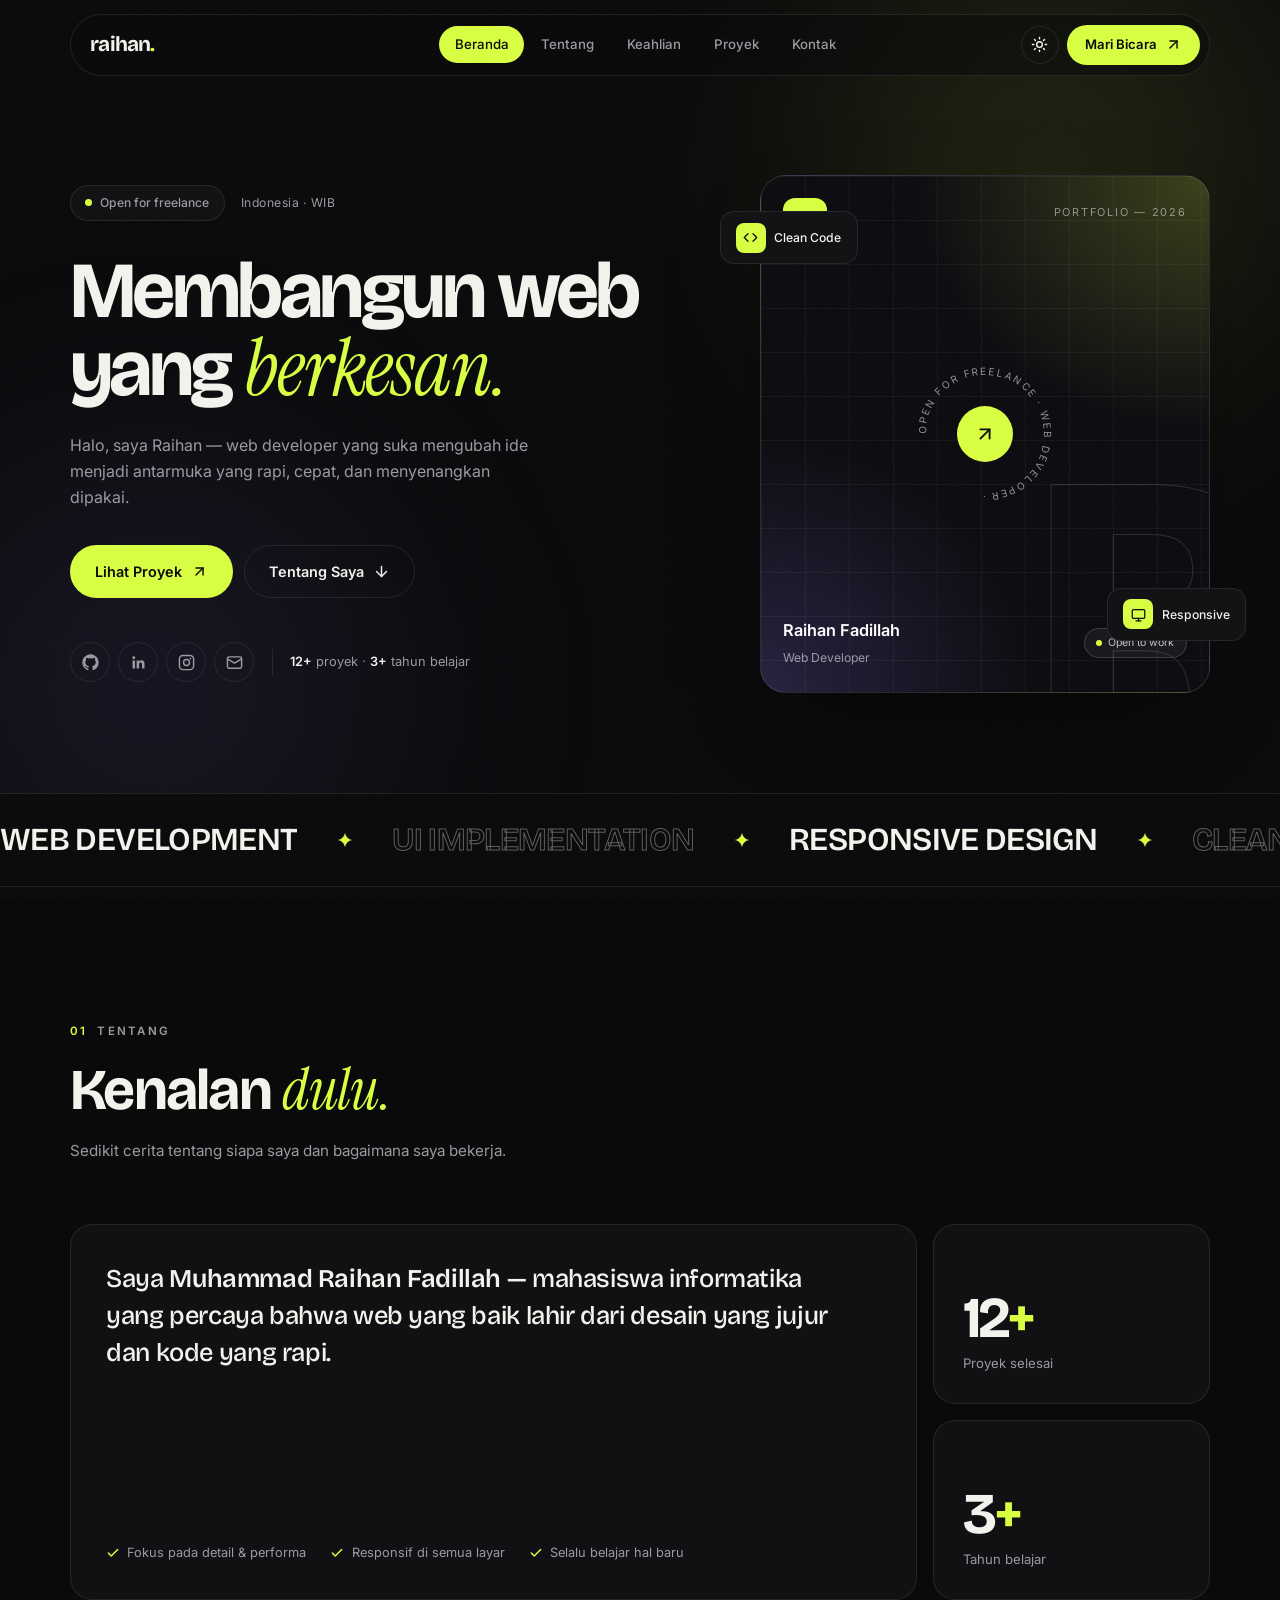
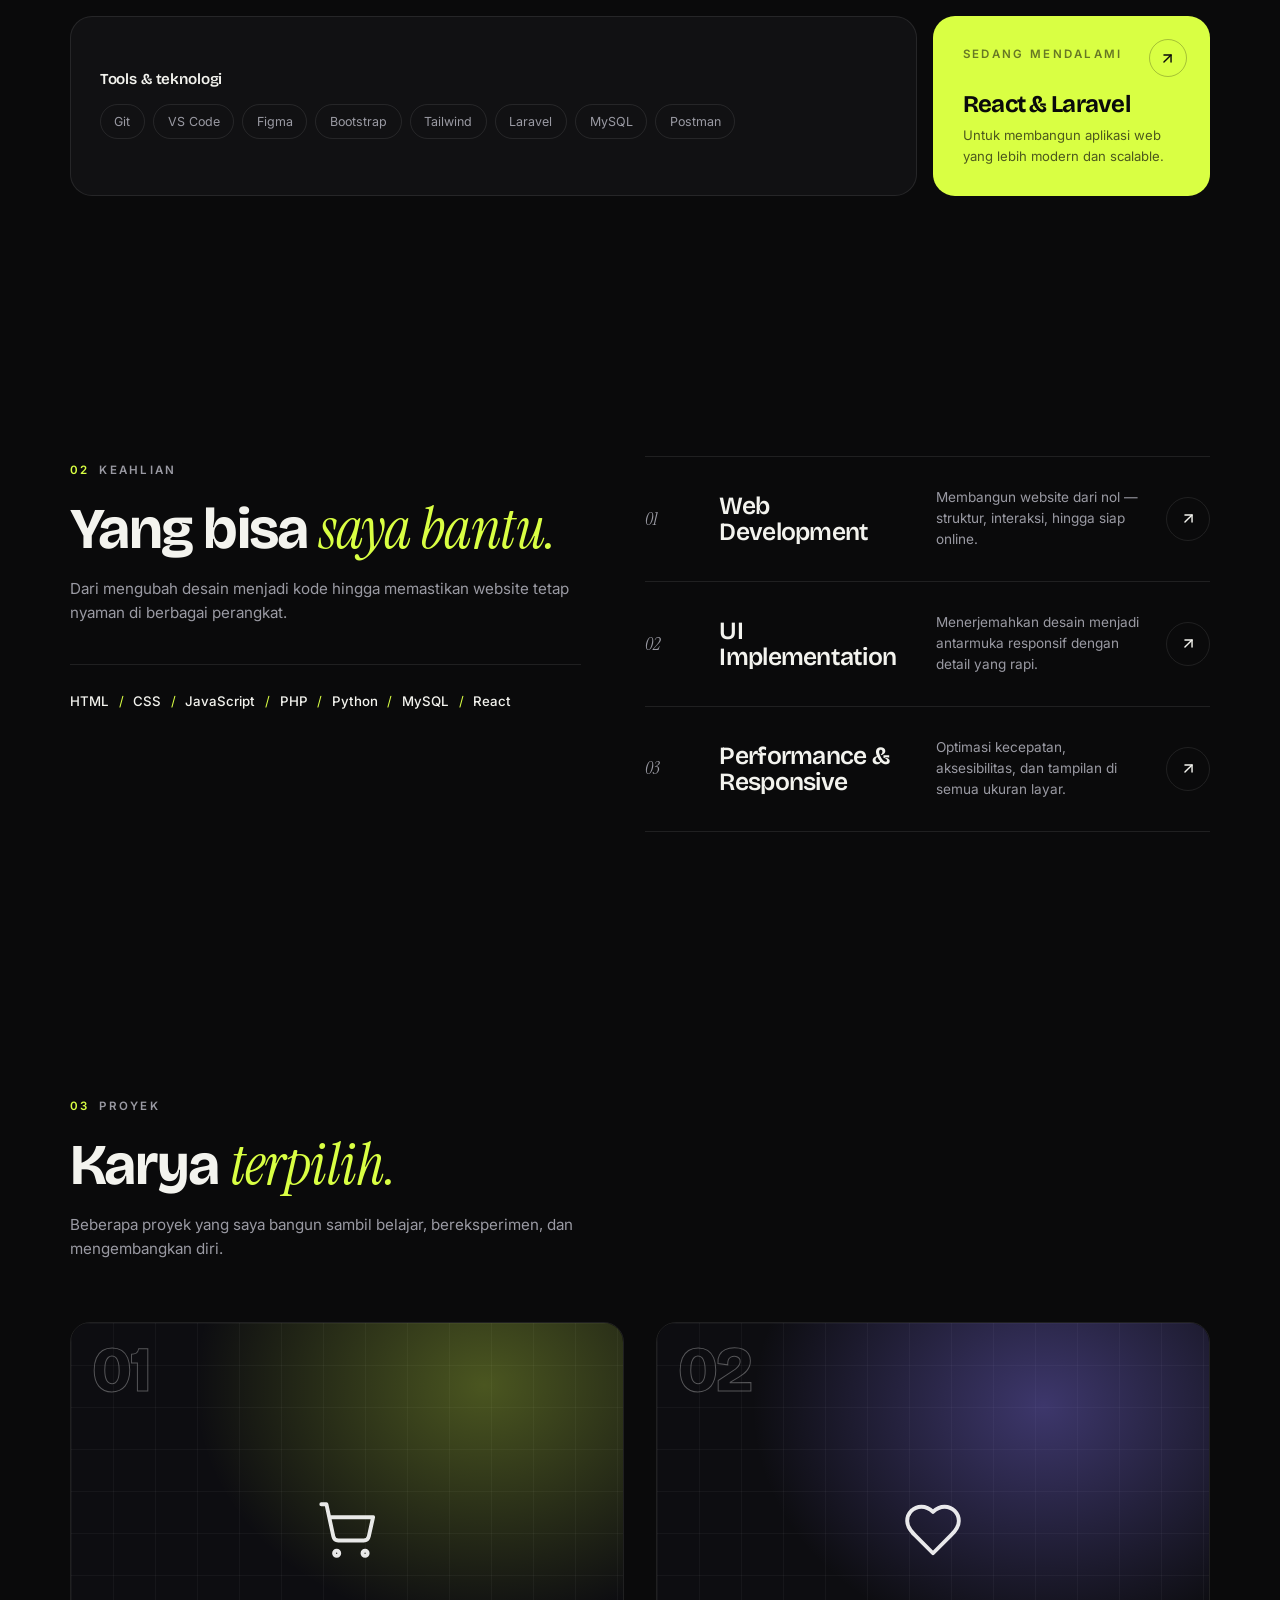
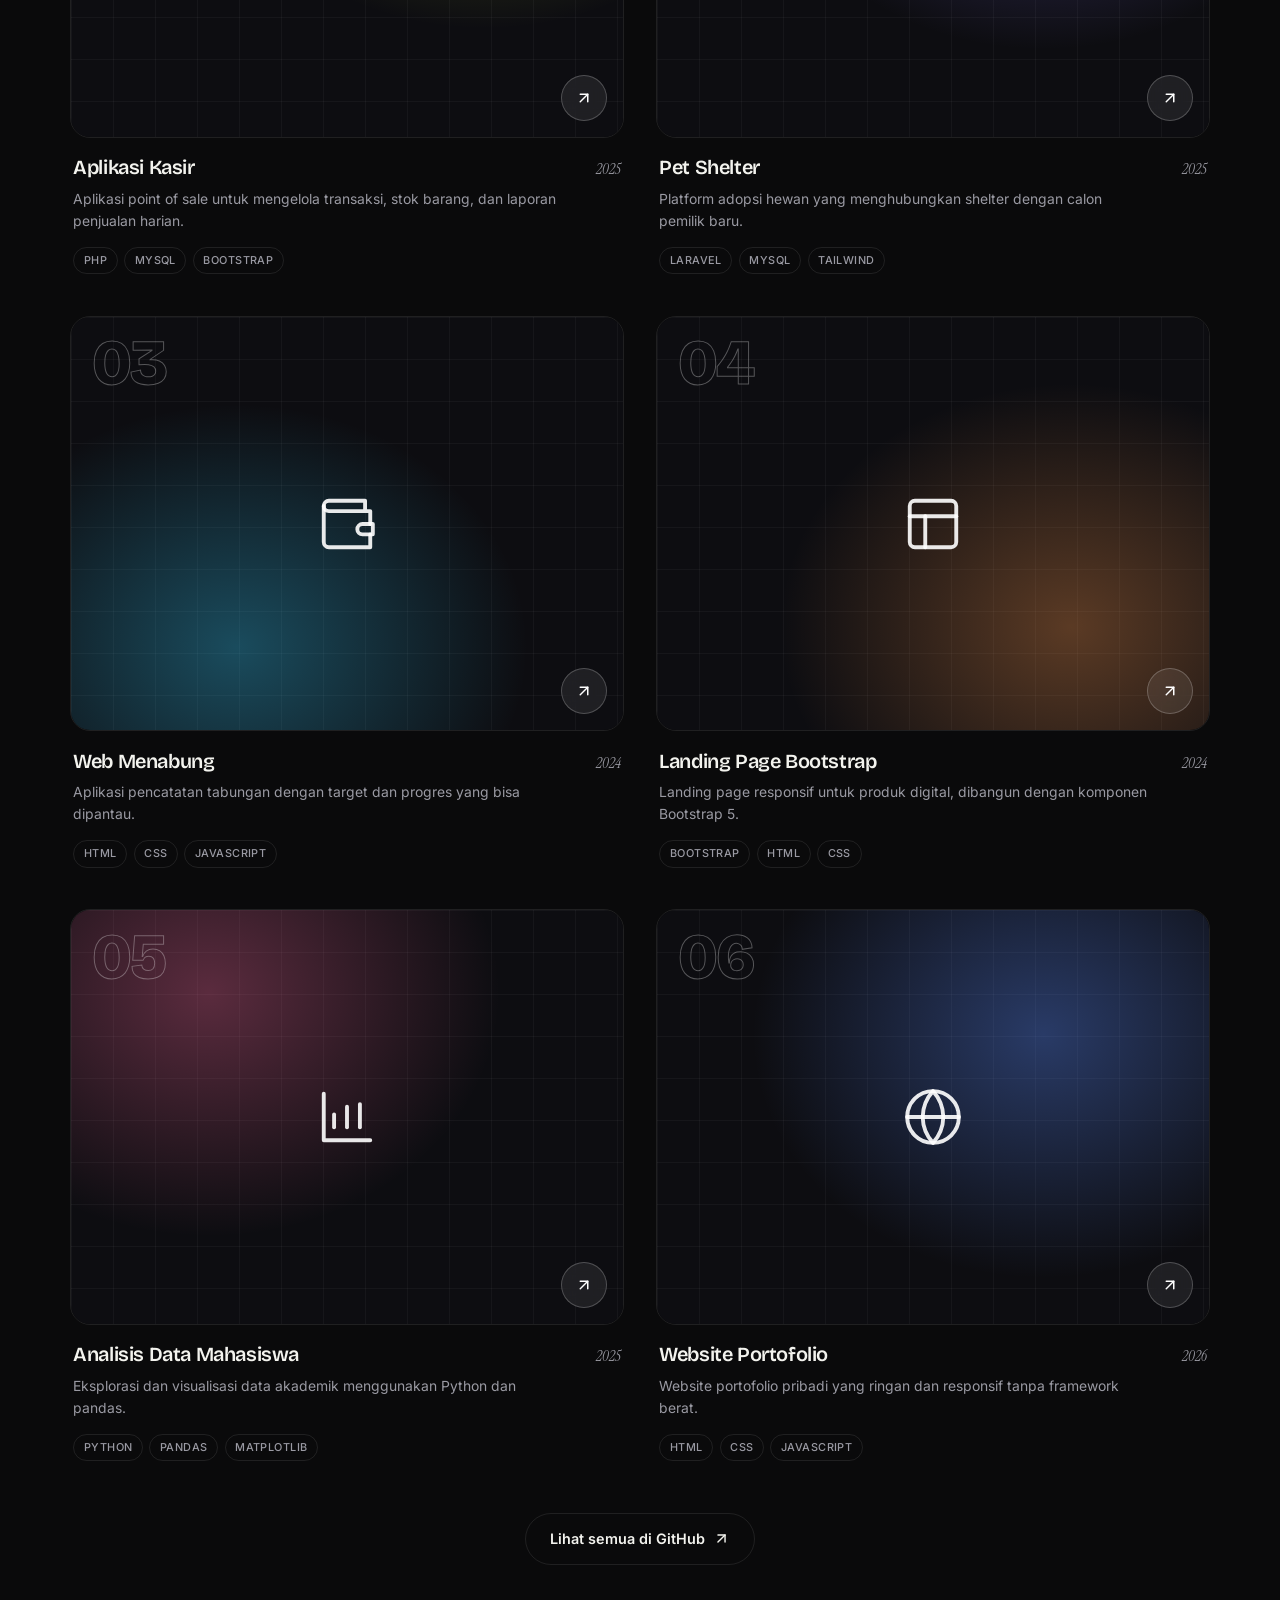
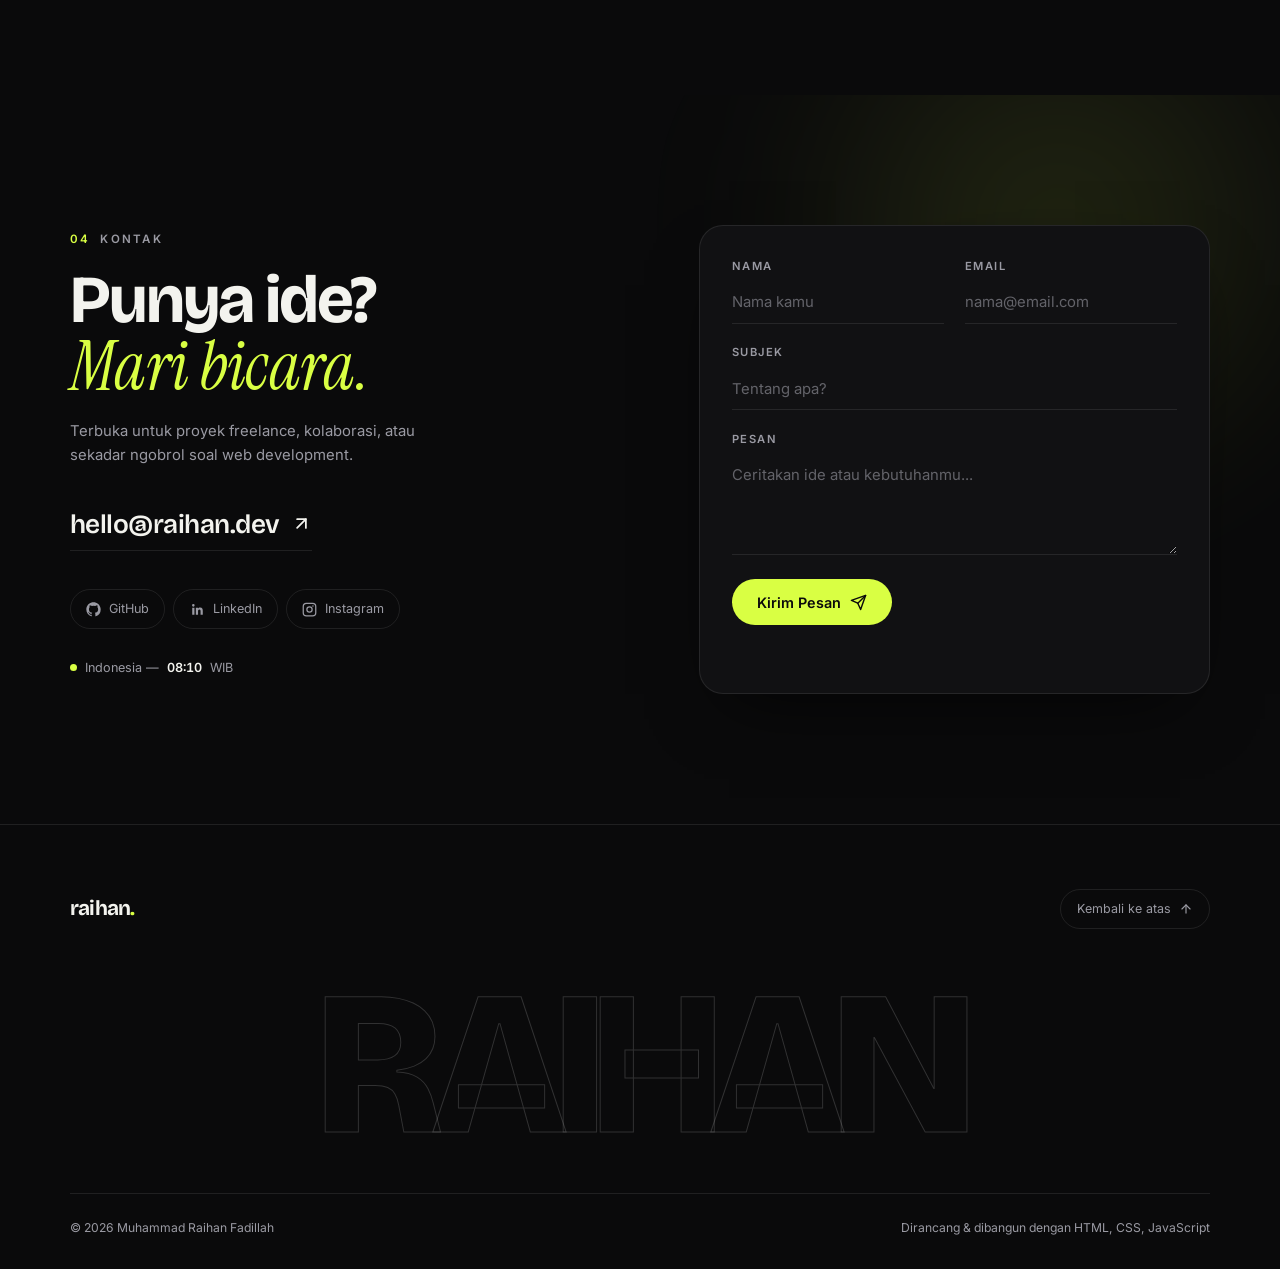
==== index.html @ ce68aeac "Initial commit: portfolio landing page" ====
<!DOCTYPE html>
<html lang="id" data-theme="dark">
<head>
  <meta charset="UTF-8">
  <meta name="viewport" content="width=device-width, initial-scale=1.0">
  <title>Muhammad Raihan Fadillah — Web Developer</title>
  <meta name="description" content="Portofolio Muhammad Raihan Fadillah, mahasiswa informatika dan web developer. Merancang dan membangun website yang rapi, cepat, dan berkesan.">
  <meta name="theme-color" content="#0a0a0b">
  <link rel="icon" href="data:image/svg+xml,%3Csvg xmlns='http://www.w3.org/2000/svg' viewBox='0 0 100 100'%3E%3Crect width='100' height='100' rx='24' fill='%230a0a0b'/%3E%3Ctext x='50' y='72' font-size='58' font-family='Arial, sans-serif' font-weight='bold' fill='%23d9ff43' text-anchor='middle'%3ER%3C/text%3E%3C/svg%3E">
  <link rel="preconnect" href="https://fonts.googleapis.com">
  <link rel="preconnect" href="https://fonts.gstatic.com" crossorigin>
  <link href="https://fonts.googleapis.com/css2?family=Bricolage+Grotesque:opsz,wght@12..96,400..800&family=Inter:wght@400;500;600&family=Instrument+Serif:ital@0;1&display=swap" rel="stylesheet">
  <script>
    (function () {
      try {
        var t = localStorage.getItem('theme');
        if (t) document.documentElement.dataset.theme = t;
      } catch (e) {}
    })();
  </script>
  <link rel="stylesheet" href="css/style.css">
</head>
<body>

  <div class="scroll-progress" id="scroll-progress" aria-hidden="true"></div>
  <div class="cursor-dot" aria-hidden="true"></div>
  <div class="cursor-ring" aria-hidden="true"></div>

  <header class="site-header" id="site-header">
    <div class="nav-wrap container">
      <a href="#home" class="brand">raihan<span>.</span></a>

      <nav class="nav-pill" aria-label="Navigasi utama">
        <a href="#home" class="nav-link active">Beranda</a>
        <a href="#about" class="nav-link">Tentang</a>
        <a href="#skills" class="nav-link">Keahlian</a>
        <a href="#projects" class="nav-link">Proyek</a>
        <a href="#contact" class="nav-link">Kontak</a>
      </nav>

      <div class="nav-right">
        <button class="icon-btn theme-toggle" type="button" aria-label="Ganti tema">
          <svg class="icon-sun" viewBox="0 0 24 24" fill="none" stroke="currentColor" stroke-width="2" stroke-linecap="round" stroke-linejoin="round" aria-hidden="true">
            <circle cx="12" cy="12" r="4"/>
            <path d="M12 2v2M12 20v2M4.93 4.93l1.41 1.41M17.66 17.66l1.41 1.41M2 12h2M20 12h2M6.34 17.66l-1.41 1.41M19.07 4.93l-1.41 1.41"/>
          </svg>
          <svg class="icon-moon" viewBox="0 0 24 24" fill="none" stroke="currentColor" stroke-width="2" stroke-linecap="round" stroke-linejoin="round" aria-hidden="true">
            <path d="M21 12.79A9 9 0 1 1 11.21 3 7 7 0 0 0 21 12.79z"/>
          </svg>
        </button>
        <a href="#contact" class="btn btn-primary btn-sm nav-cta">
          Mari Bicara
          <svg viewBox="0 0 24 24" fill="none" stroke="currentColor" stroke-width="2" stroke-linecap="round" stroke-linejoin="round" aria-hidden="true"><path d="M7 17 17 7"/><path d="M7 7h10v10"/></svg>
        </a>
        <button class="menu-btn" id="menu-btn" type="button" aria-label="Buka menu" aria-expanded="false" aria-controls="mobile-menu">
          <span></span><span></span>
        </button>
      </div>
    </div>
  </header>

  <div class="mobile-menu" id="mobile-menu">
    <nav class="mobile-nav" aria-label="Menu mobile">
      <a href="#home" class="m-link"><span>Beranda</span><span class="m-num">01</span></a>
      <a href="#about" class="m-link"><span>Tentang</span><span class="m-num">02</span></a>
      <a href="#skills" class="m-link"><span>Keahlian</span><span class="m-num">03</span></a>
      <a href="#projects" class="m-link"><span>Proyek</span><span class="m-num">04</span></a>
      <a href="#contact" class="m-link"><span>Kontak</span><span class="m-num">05</span></a>
    </nav>
    <div class="mobile-menu-foot">
      <a href="mailto:hello@raihan.dev">hello@raihan.dev</a>
      <div class="socials">
        <a href="https://github.com/MRaihanFadillah-CPP" class="social-link" aria-label="GitHub" target="_blank" rel="noopener">
          <svg viewBox="0 0 24 24" fill="currentColor" aria-hidden="true"><path d="M12 .5C5.65.5.5 5.65.5 12c0 5.08 3.29 9.39 7.86 10.91.58.11.79-.25.79-.55v-1.94c-3.2.7-3.88-1.54-3.88-1.54-.52-1.33-1.28-1.68-1.28-1.68-1.05-.72.08-.7.08-.7 1.16.08 1.77 1.19 1.77 1.19 1.03 1.77 2.7 1.26 3.36.96.1-.75.4-1.26.73-1.55-2.55-.29-5.24-1.28-5.24-5.69 0-1.26.45-2.29 1.19-3.1-.12-.29-.52-1.46.11-3.05 0 0 .97-.31 3.18 1.18a11.1 11.1 0 0 1 5.79 0c2.2-1.49 3.17-1.18 3.17-1.18.63 1.59.23 2.76.11 3.05.74.81 1.19 1.84 1.19 3.1 0 4.42-2.69 5.39-5.25 5.68.41.35.78 1.05.78 2.12v3.14c0 .3.21.66.8.55A11.51 11.51 0 0 0 23.5 12C23.5 5.65 18.35.5 12 .5z"/></svg>
        </a>
        <a href="https://linkedin.com" class="social-link" aria-label="LinkedIn" target="_blank" rel="noopener">
          <svg viewBox="0 0 24 24" fill="currentColor" aria-hidden="true"><path d="M20.45 20.45h-3.55v-5.57c0-1.33-.03-3.04-1.85-3.04-1.86 0-2.14 1.45-2.14 2.94v5.67H9.35V9h3.41v1.56h.05c.47-.9 1.63-1.85 3.36-1.85 3.6 0 4.27 2.37 4.27 5.46v6.28zM5.34 7.43a2.06 2.06 0 1 1 0-4.12 2.06 2.06 0 0 1 0 4.12zM7.12 20.45H3.56V9h3.56v11.45z"/></svg>
        </a>
        <a href="https://instagram.com" class="social-link" aria-label="Instagram" target="_blank" rel="noopener">
          <svg viewBox="0 0 24 24" fill="none" stroke="currentColor" stroke-width="2" aria-hidden="true"><rect x="2" y="2" width="20" height="20" rx="5"/><circle cx="12" cy="12" r="4.2"/><circle cx="17.5" cy="6.5" r="1.2" fill="currentColor" stroke="none"/></svg>
        </a>
      </div>
    </div>
  </div>

  <main>

    <section class="hero" id="home">
      <div class="aurora" aria-hidden="true"></div>

      <div class="container hero-grid">
        <div class="hero-copy">
          <div class="hero-top reveal">
            <span class="status-pill"><span class="status-dot"></span> Open for freelance</span>
            <span class="hero-loc">Indonesia · WIB</span>
          </div>

          <h1 class="reveal d1">Membangun web<br>yang <em>berkesan.</em></h1>

          <p class="hero-lede reveal d2">Halo, saya Raihan — web developer yang suka mengubah ide menjadi antarmuka yang rapi, cepat, dan menyenangkan dipakai.</p>

          <div class="hero-cta reveal d3">
            <a href="#projects" class="btn btn-primary">
              Lihat Proyek
              <svg viewBox="0 0 24 24" fill="none" stroke="currentColor" stroke-width="2" stroke-linecap="round" stroke-linejoin="round" aria-hidden="true"><path d="M7 17 17 7"/><path d="M7 7h10v10"/></svg>
            </a>
            <a href="#about" class="btn btn-ghost">
              Tentang Saya
              <svg viewBox="0 0 24 24" fill="none" stroke="currentColor" stroke-width="2" stroke-linecap="round" stroke-linejoin="round" aria-hidden="true"><path d="M12 5v14"/><path d="m19 12-7 7-7-7"/></svg>
            </a>
          </div>

          <div class="hero-meta reveal d4">
            <div class="socials">
              <a href="https://github.com/MRaihanFadillah-CPP" class="social-link" aria-label="GitHub" target="_blank" rel="noopener">
                <svg viewBox="0 0 24 24" fill="currentColor" aria-hidden="true"><path d="M12 .5C5.65.5.5 5.65.5 12c0 5.08 3.29 9.39 7.86 10.91.58.11.79-.25.79-.55v-1.94c-3.2.7-3.88-1.54-3.88-1.54-.52-1.33-1.28-1.68-1.28-1.68-1.05-.72.08-.7.08-.7 1.16.08 1.77 1.19 1.77 1.19 1.03 1.77 2.7 1.26 3.36.96.1-.75.4-1.26.73-1.55-2.55-.29-5.24-1.28-5.24-5.69 0-1.26.45-2.29 1.19-3.1-.12-.29-.52-1.46.11-3.05 0 0 .97-.31 3.18 1.18a11.1 11.1 0 0 1 5.79 0c2.2-1.49 3.17-1.18 3.17-1.18.63 1.59.23 2.76.11 3.05.74.81 1.19 1.84 1.19 3.1 0 4.42-2.69 5.39-5.25 5.68.41.35.78 1.05.78 2.12v3.14c0 .3.21.66.8.55A11.51 11.51 0 0 0 23.5 12C23.5 5.65 18.35.5 12 .5z"/></svg>
              </a>
              <a href="https://linkedin.com" class="social-link" aria-label="LinkedIn" target="_blank" rel="noopener">
                <svg viewBox="0 0 24 24" fill="currentColor" aria-hidden="true"><path d="M20.45 20.45h-3.55v-5.57c0-1.33-.03-3.04-1.85-3.04-1.86 0-2.14 1.45-2.14 2.94v5.67H9.35V9h3.41v1.56h.05c.47-.9 1.63-1.85 3.36-1.85 3.6 0 4.27 2.37 4.27 5.46v6.28zM5.34 7.43a2.06 2.06 0 1 1 0-4.12 2.06 2.06 0 0 1 0 4.12zM7.12 20.45H3.56V9h3.56v11.45z"/></svg>
              </a>
              <a href="https://instagram.com" class="social-link" aria-label="Instagram" target="_blank" rel="noopener">
                <svg viewBox="0 0 24 24" fill="none" stroke="currentColor" stroke-width="2" aria-hidden="true"><rect x="2" y="2" width="20" height="20" rx="5"/><circle cx="12" cy="12" r="4.2"/><circle cx="17.5" cy="6.5" r="1.2" fill="currentColor" stroke="none"/></svg>
              </a>
              <a href="mailto:hello@raihan.dev" class="social-link" aria-label="Email">
                <svg viewBox="0 0 24 24" fill="none" stroke="currentColor" stroke-width="2" stroke-linecap="round" stroke-linejoin="round" aria-hidden="true"><rect x="2" y="4" width="20" height="16" rx="2"/><path d="m22 7-10 6L2 7"/></svg>
              </a>
            </div>
            <span class="meta-divider" aria-hidden="true"></span>
            <p><strong>12+</strong> proyek · <strong>3+</strong> tahun belajar</p>
          </div>
        </div>

        <div class="hero-visual reveal d2">
          <div class="tilt">
            <div class="visual-card" id="visual-card">
              <div class="visual-letter" aria-hidden="true">R</div>

              <div class="visual-top">
                <span class="monogram">RF</span>
                <span class="visual-tag">Portfolio — 2026</span>
              </div>

              <div class="orbit">
                <svg class="orbit-text" viewBox="0 0 200 200" aria-hidden="true">
                  <defs>
                    <path id="orbit-path" d="M100,100 m-74,0 a74,74 0 1,1 148,0 a74,74 0 1,1 -148,0"/>
                  </defs>
                  <text><textPath href="#orbit-path">OPEN FOR FREELANCE · WEB DEVELOPER · </textPath></text>
                </svg>
                <span class="orbit-core">
                  <svg viewBox="0 0 24 24" fill="none" stroke="currentColor" stroke-width="2" stroke-linecap="round" stroke-linejoin="round" aria-hidden="true"><path d="M7 17 17 7"/><path d="M7 7h10v10"/></svg>
                </span>
              </div>

              <div class="visual-bottom">
                <div class="visual-name">
                  <strong>Raihan Fadillah</strong>
                  <span>Web Developer</span>
                </div>
                <span class="visual-status"><span class="status-dot"></span> Open to work</span>
              </div>
            </div>
          </div>

          <div class="float-chip chip-a">
            <span class="chip-icon">
              <svg viewBox="0 0 24 24" fill="none" stroke="currentColor" stroke-width="2" stroke-linecap="round" stroke-linejoin="round" aria-hidden="true"><polyline points="16 18 22 12 16 6"/><polyline points="8 6 2 12 8 18"/></svg>
            </span>
            Clean Code
          </div>
          <div class="float-chip chip-b">
            <span class="chip-icon">
              <svg viewBox="0 0 24 24" fill="none" stroke="currentColor" stroke-width="2" stroke-linecap="round" stroke-linejoin="round" aria-hidden="true"><rect x="2" y="4" width="20" height="14" rx="2"/><path d="M8 22h8"/><path d="M12 18v4"/></svg>
            </span>
            Responsive
          </div>
        </div>
      </div>
    </section>

    <div class="marquee" aria-hidden="true">
      <div class="marquee-track">
        <div class="marquee-group">
          <span class="word">Web Development</span>
          <svg viewBox="0 0 24 24" fill="currentColor"><path d="M12 2c.6 5.4 4.6 9.4 10 10-5.4.6-9.4 4.6-10 10-.6-5.4-4.6-9.4-10-10 5.4-.6 9.4-4.6 10-10Z"/></svg>
          <span class="word">UI Implementation</span>
          <svg viewBox="0 0 24 24" fill="currentColor"><path d="M12 2c.6 5.4 4.6 9.4 10 10-5.4.6-9.4 4.6-10 10-.6-5.4-4.6-9.4-10-10 5.4-.6 9.4-4.6 10-10Z"/></svg>
          <span class="word">Responsive Design</span>
          <svg viewBox="0 0 24 24" fill="currentColor"><path d="M12 2c.6 5.4 4.6 9.4 10 10-5.4.6-9.4 4.6-10 10-.6-5.4-4.6-9.4-10-10 5.4-.6 9.4-4.6 10-10Z"/></svg>
          <span class="word">Clean Code</span>
          <svg viewBox="0 0 24 24" fill="currentColor"><path d="M12 2c.6 5.4 4.6 9.4 10 10-5.4.6-9.4 4.6-10 10-.6-5.4-4.6-9.4-10-10 5.4-.6 9.4-4.6 10-10Z"/></svg>
          <span class="word">Frontend</span>
          <svg viewBox="0 0 24 24" fill="currentColor"><path d="M12 2c.6 5.4 4.6 9.4 10 10-5.4.6-9.4 4.6-10 10-.6-5.4-4.6-9.4-10-10 5.4-.6 9.4-4.6 10-10Z"/></svg>
          <span class="word">Problem Solving</span>
          <svg viewBox="0 0 24 24" fill="currentColor"><path d="M12 2c.6 5.4 4.6 9.4 10 10-5.4.6-9.4 4.6-10 10-.6-5.4-4.6-9.4-10-10 5.4-.6 9.4-4.6 10-10Z"/></svg>
        </div>
        <div class="marquee-group">
          <span class="word">Web Development</span>
          <svg viewBox="0 0 24 24" fill="currentColor"><path d="M12 2c.6 5.4 4.6 9.4 10 10-5.4.6-9.4 4.6-10 10-.6-5.4-4.6-9.4-10-10 5.4-.6 9.4-4.6 10-10Z"/></svg>
          <span class="word">UI Implementation</span>
          <svg viewBox="0 0 24 24" fill="currentColor"><path d="M12 2c.6 5.4 4.6 9.4 10 10-5.4.6-9.4 4.6-10 10-.6-5.4-4.6-9.4-10-10 5.4-.6 9.4-4.6 10-10Z"/></svg>
          <span class="word">Responsive Design</span>
          <svg viewBox="0 0 24 24" fill="currentColor"><path d="M12 2c.6 5.4 4.6 9.4 10 10-5.4.6-9.4 4.6-10 10-.6-5.4-4.6-9.4-10-10 5.4-.6 9.4-4.6 10-10Z"/></svg>
          <span class="word">Clean Code</span>
          <svg viewBox="0 0 24 24" fill="currentColor"><path d="M12 2c.6 5.4 4.6 9.4 10 10-5.4.6-9.4 4.6-10 10-.6-5.4-4.6-9.4-10-10 5.4-.6 9.4-4.6 10-10Z"/></svg>
          <span class="word">Frontend</span>
          <svg viewBox="0 0 24 24" fill="currentColor"><path d="M12 2c.6 5.4 4.6 9.4 10 10-5.4.6-9.4 4.6-10 10-.6-5.4-4.6-9.4-10-10 5.4-.6 9.4-4.6 10-10Z"/></svg>
          <span class="word">Problem Solving</span>
          <svg viewBox="0 0 24 24" fill="currentColor"><path d="M12 2c.6 5.4 4.6 9.4 10 10-5.4.6-9.4 4.6-10 10-.6-5.4-4.6-9.4-10-10 5.4-.6 9.4-4.6 10-10Z"/></svg>
        </div>
      </div>
    </div>

    <section class="section" id="about">
      <div class="container">
        <div class="section-head reveal">
          <span class="eyebrow"><span class="num">01</span> Tentang</span>
          <h2>Kenalan <em>dulu.</em></h2>
          <p>Sedikit cerita tentang siapa saya dan bagaimana saya bekerja.</p>
        </div>

        <div class="bento">
          <article class="bento-card bento-bio spotlight reveal">
            <p class="bio-text">Saya <strong>Muhammad Raihan Fadillah</strong> — mahasiswa informatika yang percaya bahwa web yang baik lahir dari desain yang jujur dan kode yang rapi.</p>
            <div class="bio-foot">
              <span>
                <svg viewBox="0 0 24 24" fill="none" stroke="currentColor" stroke-width="2.5" stroke-linecap="round" stroke-linejoin="round" aria-hidden="true"><path d="M20 6 9 17l-5-5"/></svg>
                Fokus pada detail &amp; performa
              </span>
              <span>
                <svg viewBox="0 0 24 24" fill="none" stroke="currentColor" stroke-width="2.5" stroke-linecap="round" stroke-linejoin="round" aria-hidden="true"><path d="M20 6 9 17l-5-5"/></svg>
                Responsif di semua layar
              </span>
              <span>
                <svg viewBox="0 0 24 24" fill="none" stroke="currentColor" stroke-width="2.5" stroke-linecap="round" stroke-linejoin="round" aria-hidden="true"><path d="M20 6 9 17l-5-5"/></svg>
                Selalu belajar hal baru
              </span>
            </div>
          </article>

          <article class="bento-card bento-stat spotlight reveal">
            <div class="stat-value"><span class="stat-number" data-target="12">0</span><span>+</span></div>
            <p>Proyek selesai</p>
          </article>

          <article class="bento-card bento-stat spotlight reveal">
            <div class="stat-value"><span class="stat-number" data-target="3">0</span><span>+</span></div>
            <p>Tahun belajar</p>
          </article>

          <article class="bento-card bento-tools spotlight reveal">
            <h3>Tools &amp; teknologi</h3>
            <div class="chips">
              <span class="chip">Git</span>
              <span class="chip">VS Code</span>
              <span class="chip">Figma</span>
              <span class="chip">Bootstrap</span>
              <span class="chip">Tailwind</span>
              <span class="chip">Laravel</span>
              <span class="chip">MySQL</span>
              <span class="chip">Postman</span>
            </div>
          </article>

          <article class="bento-card bento-learning reveal">
            <span class="eyebrow">Sedang mendalami</span>
            <div>
              <h3>React &amp; Laravel</h3>
              <p>Untuk membangun aplikasi web yang lebih modern dan scalable.</p>
            </div>
            <span class="learning-arrow">
              <svg viewBox="0 0 24 24" fill="none" stroke="currentColor" stroke-width="2" stroke-linecap="round" stroke-linejoin="round" aria-hidden="true"><path d="M7 17 17 7"/><path d="M7 7h10v10"/></svg>
            </span>
          </article>
        </div>
      </div>
    </section>

    <section class="section" id="skills">
      <div class="container skills-split">
        <div class="skills-intro">
          <div class="section-head reveal">
            <span class="eyebrow"><span class="num">02</span> Keahlian</span>
            <h2>Yang bisa <em>saya bantu.</em></h2>
            <p>Dari mengubah desain menjadi kode hingga memastikan website tetap nyaman di berbagai perangkat.</p>
          </div>
          <div class="stack-line reveal d1">
            <b>HTML</b><i>/</i><b>CSS</b><i>/</i><b>JavaScript</b><i>/</i><b>PHP</b><i>/</i><b>Python</b><i>/</i><b>MySQL</b><i>/</i><b>React</b>
          </div>
        </div>

        <div class="service-list reveal d1">
          <article class="service-row">
            <span class="service-num">01</span>
            <h3>Web Development</h3>
            <p>Membangun website dari nol — struktur, interaksi, hingga siap online.</p>
            <span class="service-arrow">
              <svg viewBox="0 0 24 24" fill="none" stroke="currentColor" stroke-width="2" stroke-linecap="round" stroke-linejoin="round" aria-hidden="true"><path d="M7 17 17 7"/><path d="M7 7h10v10"/></svg>
            </span>
          </article>
          <article class="service-row">
            <span class="service-num">02</span>
            <h3>UI Implementation</h3>
            <p>Menerjemahkan desain menjadi antarmuka responsif dengan detail yang rapi.</p>
            <span class="service-arrow">
              <svg viewBox="0 0 24 24" fill="none" stroke="currentColor" stroke-width="2" stroke-linecap="round" stroke-linejoin="round" aria-hidden="true"><path d="M7 17 17 7"/><path d="M7 7h10v10"/></svg>
            </span>
          </article>
          <article class="service-row">
            <span class="service-num">03</span>
            <h3>Performance &amp; Responsive</h3>
            <p>Optimasi kecepatan, aksesibilitas, dan tampilan di semua ukuran layar.</p>
            <span class="service-arrow">
              <svg viewBox="0 0 24 24" fill="none" stroke="currentColor" stroke-width="2" stroke-linecap="round" stroke-linejoin="round" aria-hidden="true"><path d="M7 17 17 7"/><path d="M7 7h10v10"/></svg>
            </span>
          </article>
        </div>
      </div>
    </section>

    <section class="section" id="projects">
      <div class="container">
        <div class="section-head reveal">
          <span class="eyebrow"><span class="num">03</span> Proyek</span>
          <h2>Karya <em>terpilih.</em></h2>
          <p>Beberapa proyek yang saya bangun sambil belajar, bereksperimen, dan mengembangkan diri.</p>
        </div>

        <div class="projects-grid">
          <article class="project-card reveal">
            <a href="https://github.com/MRaihanFadillah-CPP/aplikasi-kasir" class="project-media spotlight" aria-label="Lihat kode proyek Aplikasi Kasir" target="_blank" rel="noopener">
              <div class="project-cover cover-1">
                <span class="project-index">01</span>
                <svg class="project-icon" viewBox="0 0 24 24" fill="none" stroke="currentColor" stroke-width="1.5" stroke-linecap="round" stroke-linejoin="round" aria-hidden="true"><circle cx="8" cy="21" r="1"/><circle cx="19" cy="21" r="1"/><path d="M2.05 2.05h2l2.66 12.42a2 2 0 0 0 2 1.58h9.78a2 2 0 0 0 1.95-1.57l1.65-7.43H5.12"/></svg>
                <span class="project-arrow">
                  <svg viewBox="0 0 24 24" fill="none" stroke="currentColor" stroke-width="2" stroke-linecap="round" stroke-linejoin="round" aria-hidden="true"><path d="M7 17 17 7"/><path d="M7 7h10v10"/></svg>
                </span>
              </div>
            </a>
            <div class="project-info">
              <div class="project-head"><h3>Aplikasi Kasir</h3><span class="project-year">2025</span></div>
              <p>Aplikasi point of sale untuk mengelola transaksi, stok barang, dan laporan penjualan harian.</p>
              <div class="project-tags"><span>PHP</span><span>MySQL</span><span>Bootstrap</span></div>
            </div>
          </article>

          <article class="project-card reveal">
            <a href="https://github.com/MRaihanFadillah-CPP/pet-shelter" class="project-media spotlight" aria-label="Lihat kode proyek Pet Shelter" target="_blank" rel="noopener">
              <div class="project-cover cover-2">
                <span class="project-index">02</span>
                <svg class="project-icon" viewBox="0 0 24 24" fill="none" stroke="currentColor" stroke-width="1.5" stroke-linecap="round" stroke-linejoin="round" aria-hidden="true"><path d="M19 14c1.49-1.46 3-3.21 3-5.5A5.5 5.5 0 0 0 16.5 3c-1.76 0-3 .5-4.5 2-1.5-1.5-2.74-2-4.5-2A5.5 5.5 0 0 0 2 8.5c0 2.3 1.5 4.05 3 5.5l7 7Z"/></svg>
                <span class="project-arrow">
                  <svg viewBox="0 0 24 24" fill="none" stroke="currentColor" stroke-width="2" stroke-linecap="round" stroke-linejoin="round" aria-hidden="true"><path d="M7 17 17 7"/><path d="M7 7h10v10"/></svg>
                </span>
              </div>
            </a>
            <div class="project-info">
              <div class="project-head"><h3>Pet Shelter</h3><span class="project-year">2025</span></div>
              <p>Platform adopsi hewan yang menghubungkan shelter dengan calon pemilik baru.</p>
              <div class="project-tags"><span>Laravel</span><span>MySQL</span><span>Tailwind</span></div>
            </div>
          </article>

          <article class="project-card reveal">
            <a href="https://github.com/MRaihanFadillah-CPP/web-menabung" class="project-media spotlight" aria-label="Lihat kode proyek Web Menabung" target="_blank" rel="noopener">
              <div class="project-cover cover-3">
                <span class="project-index">03</span>
                <svg class="project-icon" viewBox="0 0 24 24" fill="none" stroke="currentColor" stroke-width="1.5" stroke-linecap="round" stroke-linejoin="round" aria-hidden="true"><path d="M21 12V7H5a2 2 0 0 1 0-4h14v4"/><path d="M3 5v14a2 2 0 0 0 2 2h16v-5"/><path d="M18 12a2 2 0 0 0 0 4h4v-4Z"/></svg>
                <span class="project-arrow">
                  <svg viewBox="0 0 24 24" fill="none" stroke="currentColor" stroke-width="2" stroke-linecap="round" stroke-linejoin="round" aria-hidden="true"><path d="M7 17 17 7"/><path d="M7 7h10v10"/></svg>
                </span>
              </div>
            </a>
            <div class="project-info">
              <div class="project-head"><h3>Web Menabung</h3><span class="project-year">2024</span></div>
              <p>Aplikasi pencatatan tabungan dengan target dan progres yang bisa dipantau.</p>
              <div class="project-tags"><span>HTML</span><span>CSS</span><span>JavaScript</span></div>
            </div>
          </article>

          <article class="project-card reveal">
            <a href="https://github.com/MRaihanFadillah-CPP/landing-page-bootstrap" class="project-media spotlight" aria-label="Lihat kode proyek Landing Page Bootstrap" target="_blank" rel="noopener">
              <div class="project-cover cover-4">
                <span class="project-index">04</span>
                <svg class="project-icon" viewBox="0 0 24 24" fill="none" stroke="currentColor" stroke-width="1.5" stroke-linecap="round" stroke-linejoin="round" aria-hidden="true"><rect x="3" y="3" width="18" height="18" rx="2"/><path d="M3 9h18"/><path d="M9 21V9"/></svg>
                <span class="project-arrow">
                  <svg viewBox="0 0 24 24" fill="none" stroke="currentColor" stroke-width="2" stroke-linecap="round" stroke-linejoin="round" aria-hidden="true"><path d="M7 17 17 7"/><path d="M7 7h10v10"/></svg>
                </span>
              </div>
            </a>
            <div class="project-info">
              <div class="project-head"><h3>Landing Page Bootstrap</h3><span class="project-year">2024</span></div>
              <p>Landing page responsif untuk produk digital, dibangun dengan komponen Bootstrap 5.</p>
              <div class="project-tags"><span>Bootstrap</span><span>HTML</span><span>CSS</span></div>
            </div>
          </article>

          <article class="project-card reveal">
            <a href="https://github.com/MRaihanFadillah-CPP" class="project-media spotlight" aria-label="Lihat proyek di GitHub" target="_blank" rel="noopener">
              <div class="project-cover cover-5">
                <span class="project-index">05</span>
                <svg class="project-icon" viewBox="0 0 24 24" fill="none" stroke="currentColor" stroke-width="1.5" stroke-linecap="round" stroke-linejoin="round" aria-hidden="true"><path d="M3 3v18h18"/><path d="M7 16v-5"/><path d="M12 16V8"/><path d="M17 16v-9"/></svg>
                <span class="project-arrow">
                  <svg viewBox="0 0 24 24" fill="none" stroke="currentColor" stroke-width="2" stroke-linecap="round" stroke-linejoin="round" aria-hidden="true"><path d="M7 17 17 7"/><path d="M7 7h10v10"/></svg>
                </span>
              </div>
            </a>
            <div class="project-info">
              <div class="project-head"><h3>Analisis Data Mahasiswa</h3><span class="project-year">2025</span></div>
              <p>Eksplorasi dan visualisasi data akademik menggunakan Python dan pandas.</p>
              <div class="project-tags"><span>Python</span><span>Pandas</span><span>Matplotlib</span></div>
            </div>
          </article>

          <article class="project-card reveal">
            <a href="https://github.com/MRaihanFadillah-CPP/portofolio" class="project-media spotlight" aria-label="Lihat kode proyek Website Portofolio" target="_blank" rel="noopener">
              <div class="project-cover cover-6">
                <span class="project-index">06</span>
                <svg class="project-icon" viewBox="0 0 24 24" fill="none" stroke="currentColor" stroke-width="1.5" stroke-linecap="round" stroke-linejoin="round" aria-hidden="true"><circle cx="12" cy="12" r="10"/><path d="M2 12h20"/><path d="M12 2a15.3 15.3 0 0 1 4 10 15.3 15.3 0 0 1-4 10 15.3 15.3 0 0 1-4-10 15.3 15.3 0 0 1 4-10z"/></svg>
                <span class="project-arrow">
                  <svg viewBox="0 0 24 24" fill="none" stroke="currentColor" stroke-width="2" stroke-linecap="round" stroke-linejoin="round" aria-hidden="true"><path d="M7 17 17 7"/><path d="M7 7h10v10"/></svg>
                </span>
              </div>
            </a>
            <div class="project-info">
              <div class="project-head"><h3>Website Portofolio</h3><span class="project-year">2026</span></div>
              <p>Website portofolio pribadi yang ringan dan responsif tanpa framework berat.</p>
              <div class="project-tags"><span>HTML</span><span>CSS</span><span>JavaScript</span></div>
            </div>
          </article>
        </div>

        <div class="projects-more reveal">
          <a href="https://github.com/MRaihanFadillah-CPP" class="btn btn-ghost" target="_blank" rel="noopener">
            Lihat semua di GitHub
            <svg viewBox="0 0 24 24" fill="none" stroke="currentColor" stroke-width="2" stroke-linecap="round" stroke-linejoin="round" aria-hidden="true"><path d="M7 17 17 7"/><path d="M7 7h10v10"/></svg>
          </a>
        </div>
      </div>
    </section>

    <section class="section contact" id="contact">
      <div class="container contact-wrap">
        <div class="contact-info">
          <div class="reveal">
            <span class="eyebrow"><span class="num">04</span> Kontak</span>
            <h2>Punya ide?<br><em>Mari bicara.</em></h2>
            <p>Terbuka untuk proyek freelance, kolaborasi, atau sekadar ngobrol soal web development.</p>
            <a href="mailto:hello@raihan.dev" class="email-link">
              hello@raihan.dev
              <svg viewBox="0 0 24 24" fill="none" stroke="currentColor" stroke-width="2" stroke-linecap="round" stroke-linejoin="round" aria-hidden="true"><path d="M7 17 17 7"/><path d="M7 7h10v10"/></svg>
            </a>
          </div>

          <div class="contact-socials reveal d1">
            <a href="https://github.com/MRaihanFadillah-CPP" class="social-btn" target="_blank" rel="noopener">
              <svg viewBox="0 0 24 24" fill="currentColor" aria-hidden="true"><path d="M12 .5C5.65.5.5 5.65.5 12c0 5.08 3.29 9.39 7.86 10.91.58.11.79-.25.79-.55v-1.94c-3.2.7-3.88-1.54-3.88-1.54-.52-1.33-1.28-1.68-1.28-1.68-1.05-.72.08-.7.08-.7 1.16.08 1.77 1.19 1.77 1.19 1.03 1.77 2.7 1.26 3.36.96.1-.75.4-1.26.73-1.55-2.55-.29-5.24-1.28-5.24-5.69 0-1.26.45-2.29 1.19-3.1-.12-.29-.52-1.46.11-3.05 0 0 .97-.31 3.18 1.18a11.1 11.1 0 0 1 5.79 0c2.2-1.49 3.17-1.18 3.17-1.18.63 1.59.23 2.76.11 3.05.74.81 1.19 1.84 1.19 3.1 0 4.42-2.69 5.39-5.25 5.68.41.35.78 1.05.78 2.12v3.14c0 .3.21.66.8.55A11.51 11.51 0 0 0 23.5 12C23.5 5.65 18.35.5 12 .5z"/></svg>
              GitHub
            </a>
            <a href="https://linkedin.com" class="social-btn" target="_blank" rel="noopener">
              <svg viewBox="0 0 24 24" fill="currentColor" aria-hidden="true"><path d="M20.45 20.45h-3.55v-5.57c0-1.33-.03-3.04-1.85-3.04-1.86 0-2.14 1.45-2.14 2.94v5.67H9.35V9h3.41v1.56h.05c.47-.9 1.63-1.85 3.36-1.85 3.6 0 4.27 2.37 4.27 5.46v6.28zM5.34 7.43a2.06 2.06 0 1 1 0-4.12 2.06 2.06 0 0 1 0 4.12zM7.12 20.45H3.56V9h3.56v11.45z"/></svg>
              LinkedIn
            </a>
            <a href="https://instagram.com" class="social-btn" target="_blank" rel="noopener">
              <svg viewBox="0 0 24 24" fill="none" stroke="currentColor" stroke-width="2" aria-hidden="true"><rect x="2" y="2" width="20" height="20" rx="5"/><circle cx="12" cy="12" r="4.2"/><circle cx="17.5" cy="6.5" r="1.2" fill="currentColor" stroke="none"/></svg>
              Instagram
            </a>
          </div>

          <div class="contact-meta reveal d2">
            <span class="status-dot"></span>
            Indonesia — <span class="clock" id="clock">--:--</span> WIB
          </div>
        </div>

        <form class="contact-form reveal d1" id="contact-form" novalidate>
          <div class="form-grid">
            <div class="field">
              <label for="name">Nama</label>
              <input type="text" id="name" name="name" placeholder="Nama kamu" autocomplete="name" required>
            </div>
            <div class="field">
              <label for="email">Email</label>
              <input type="email" id="email" name="email" placeholder="nama@email.com" autocomplete="email" required>
            </div>
          </div>
          <div class="field">
            <label for="subject">Subjek</label>
            <input type="text" id="subject" name="subject" placeholder="Tentang apa?">
          </div>
          <div class="field">
            <label for="message">Pesan</label>
            <textarea id="message" name="message" rows="4" placeholder="Ceritakan ide atau kebutuhanmu..." required></textarea>
          </div>
          <button type="submit" class="btn btn-primary">
            Kirim Pesan
            <svg viewBox="0 0 24 24" fill="none" stroke="currentColor" stroke-width="2" stroke-linecap="round" stroke-linejoin="round" aria-hidden="true"><path d="m22 2-7 20-4-9-9-4Z"/><path d="M22 2 11 13"/></svg>
          </button>
          <p class="form-note" id="form-note" role="status" aria-live="polite"></p>
        </form>
      </div>
    </section>

  </main>

  <footer class="footer">
    <div class="container">
      <div class="footer-top reveal">
        <a href="#home" class="brand">raihan<span>.</span></a>
        <a href="#home" class="back-top">
          Kembali ke atas
          <svg viewBox="0 0 24 24" fill="none" stroke="currentColor" stroke-width="2" stroke-linecap="round" stroke-linejoin="round" aria-hidden="true"><path d="M12 19V5"/><path d="m5 12 7-7 7 7"/></svg>
        </a>
      </div>

      <div class="footer-word" aria-hidden="true">RAIHAN</div>

      <div class="footer-bottom">
        <p>&copy; <span id="year">2026</span> Muhammad Raihan Fadillah</p>
        <p>Dirancang &amp; dibangun dengan HTML, CSS, JavaScript</p>
      </div>
    </div>
  </footer>

  <script src="js/script.js"></script>
</body>
</html>
---- css/style.css ----
:root {
  --bg: #0a0a0b;
  --surface: #111113;
  --text: #f3f3ee;
  --muted: #9a9aa3;
  --line: rgba(255, 255, 255, 0.09);
  --line-strong: rgba(255, 255, 255, 0.22);
  --accent: #d9ff43;
  --accent-ink: #d9ff43;
  --accent-contrast: #0a0a0b;
  --glass: rgba(10, 10, 11, 0.55);
  --glow-1: rgba(217, 255, 67, 0.13);
  --glow-2: rgba(139, 123, 255, 0.12);
  --stroke: rgba(255, 255, 255, 0.34);
  --stroke-soft: rgba(255, 255, 255, 0.16);
  --shadow: 0 30px 70px -30px rgba(0, 0, 0, 0.75);
  color-scheme: dark;
}

html[data-theme="light"] {
  --bg: #f2f1ea;
  --surface: #fbfaf6;
  --text: #111114;
  --muted: #5f5f68;
  --line: rgba(17, 17, 20, 0.13);
  --line-strong: rgba(17, 17, 20, 0.25);
  --accent: #c9f24a;
  --accent-ink: #4d5f00;
  --accent-contrast: #0c0d08;
  --glass: rgba(242, 241, 234, 0.72);
  --glow-1: rgba(180, 220, 0, 0.16);
  --glow-2: rgba(120, 100, 255, 0.1);
  --stroke: rgba(17, 17, 20, 0.32);
  --stroke-soft: rgba(17, 17, 20, 0.16);
  --shadow: 0 30px 60px -30px rgba(20, 20, 40, 0.18);
  color-scheme: light;
}

* {
  margin: 0;
  padding: 0;
  box-sizing: border-box;
}

html {
  scroll-behavior: smooth;
  scroll-padding-top: 110px;
}

body {
  font-family: "Inter", system-ui, sans-serif;
  background: var(--bg);
  color: var(--text);
  line-height: 1.6;
  overflow-x: hidden;
  -webkit-font-smoothing: antialiased;
  transition: background 0.4s ease, color 0.4s ease;
}

body::after {
  content: "";
  position: fixed;
  inset: 0;
  z-index: 9990;
  pointer-events: none;
  opacity: 0.05;
  background-image: url("data:image/svg+xml,%3Csvg xmlns='http://www.w3.org/2000/svg' width='180' height='180'%3E%3Cfilter id='n'%3E%3CfeTurbulence type='fractalNoise' baseFrequency='0.75' numOctaves='3' stitchTiles='stitch'/%3E%3C/filter%3E%3Crect width='100%25' height='100%25' filter='url(%23n)' opacity='0.55'/%3E%3C/svg%3E");
}

html[data-theme="light"] body::after {
  opacity: 0.035;
}

h1, h2, h3, h4, .brand, .stat-value, .project-index, .footer-word {
  font-family: "Bricolage Grotesque", "Inter", sans-serif;
  line-height: 1.05;
  letter-spacing: -0.03em;
}

a {
  color: inherit;
  text-decoration: none;
}

ul {
  list-style: none;
}

svg {
  display: block;
}

::selection {
  background: var(--accent);
  color: var(--accent-contrast);
}

:focus-visible {
  outline: 2px solid var(--accent);
  outline-offset: 3px;
}

::-webkit-scrollbar {
  width: 10px;
}

::-webkit-scrollbar-track {
  background: var(--bg);
}

::-webkit-scrollbar-thumb {
  background: var(--line-strong);
  border-radius: 10px;
}

::-webkit-scrollbar-thumb:hover {
  background: var(--accent);
}

.container {
  width: min(1140px, 92%);
  margin-inline: auto;
}

.hero h1 em,
.section-head h2 em,
.contact-info h2 em,
.bio-text em {
  font-family: "Instrument Serif", Georgia, serif;
  font-style: italic;
  font-weight: 400;
  color: var(--accent-ink);
  letter-spacing: -0.01em;
  padding-right: 0.05em;
}

.eyebrow {
  display: inline-flex;
  align-items: center;
  gap: 0.6rem;
  font-size: 0.72rem;
  font-weight: 600;
  letter-spacing: 0.2em;
  text-transform: uppercase;
  color: var(--muted);
}

.eyebrow .num {
  color: var(--accent-ink);
}

.section {
  padding: 130px 0;
}

.section-head {
  max-width: 720px;
  margin-bottom: 3.8rem;
}

.section-head h2 {
  margin-top: 1.1rem;
  font-size: clamp(2.2rem, 4.8vw, 3.6rem);
  font-weight: 700;
}

.section-head p {
  margin-top: 1.1rem;
  max-width: 520px;
  color: var(--muted);
  font-size: 0.95rem;
}

.btn {
  display: inline-flex;
  align-items: center;
  justify-content: center;
  gap: 0.55rem;
  padding: 0.85rem 1.5rem;
  border: 1px solid transparent;
  border-radius: 999px;
  background: transparent;
  color: var(--text);
  font-family: inherit;
  font-size: 0.9rem;
  font-weight: 600;
  cursor: pointer;
  transition: transform 0.25s ease, background 0.25s ease, color 0.25s ease, border-color 0.25s ease, box-shadow 0.25s ease;
}

.btn svg {
  width: 17px;
  height: 17px;
  transition: transform 0.25s ease;
}

.btn:hover svg {
  transform: translate(2px, -2px);
}

.btn-primary {
  background: var(--accent);
  color: var(--accent-contrast);
}

.btn-primary:hover {
  transform: translateY(-2px);
  box-shadow: 0 14px 40px -12px rgba(217, 255, 67, 0.5);
}

.btn-ghost {
  border-color: var(--line);
}

.btn-ghost:hover {
  border-color: var(--text);
  transform: translateY(-2px);
}

.btn-sm {
  padding: 0.55rem 1.05rem;
  font-size: 0.82rem;
}

.chips {
  display: flex;
  flex-wrap: wrap;
  gap: 0.5rem;
}

.chip {
  padding: 0.42rem 0.85rem;
  border: 1px solid var(--line);
  border-radius: 999px;
  font-size: 0.78rem;
  color: var(--muted);
  transition: border-color 0.25s ease, color 0.25s ease, transform 0.25s ease;
}

.chip:hover {
  border-color: var(--accent);
  color: var(--text);
  transform: translateY(-2px);
}

.socials {
  display: flex;
  gap: 0.5rem;
}

.social-link {
  display: grid;
  place-items: center;
  width: 40px;
  height: 40px;
  border: 1px solid var(--line);
  border-radius: 50%;
  color: var(--muted);
  transition: background 0.25s ease, color 0.25s ease, border-color 0.25s ease, transform 0.25s ease;
}

.social-link svg {
  width: 17px;
  height: 17px;
}

.social-link:hover {
  background: var(--accent);
  border-color: var(--accent);
  color: var(--accent-contrast);
  transform: translateY(-3px);
}

.status-dot {
  width: 7px;
  height: 7px;
  border-radius: 50%;
  background: var(--accent);
  flex-shrink: 0;
  animation: pulse 2s infinite;
}

@keyframes pulse {
  0% { box-shadow: 0 0 0 0 rgba(217, 255, 67, 0.45); }
  70% { box-shadow: 0 0 0 7px rgba(217, 255, 67, 0); }
  100% { box-shadow: 0 0 0 0 rgba(217, 255, 67, 0); }
}

.cursor-dot,
.cursor-ring {
  position: fixed;
  top: 0;
  left: 0;
  z-index: 9999;
  display: none;
  border-radius: 50%;
  pointer-events: none;
  transform: translate3d(-100px, -100px, 0);
}

.cursor-dot {
  width: 7px;
  height: 7px;
  background: var(--accent);
}

.cursor-ring {
  width: 36px;
  height: 36px;
  border: 1px solid var(--accent-ink);
  opacity: 0.7;
  transition: width 0.25s ease, height 0.25s ease, background 0.25s ease, opacity 0.25s ease;
}

.cursor-ring.grow {
  width: 54px;
  height: 54px;
  background: rgba(217, 255, 67, 0.1);
  opacity: 1;
}

html.has-cursor .cursor-dot,
html.has-cursor .cursor-ring {
  display: block;
}

html.has-cursor,
html.has-cursor a,
html.has-cursor button {
  cursor: none;
}

html.has-cursor input,
html.has-cursor textarea {
  cursor: text;
}

.scroll-progress {
  position: fixed;
  top: 0;
  left: 0;
  z-index: 120;
  width: 100%;
  height: 3px;
  background: var(--accent);
  transform: scaleX(0);
  transform-origin: 0 50%;
}

.site-header {
  position: fixed;
  top: 14px;
  left: 0;
  right: 0;
  z-index: 100;
  transition: transform 0.45s cubic-bezier(0.22, 1, 0.36, 1);
}

.site-header.hide {
  transform: translateY(-140%);
}

.nav-wrap {
  display: grid;
  grid-template-columns: 1fr auto 1fr;
  align-items: center;
  gap: 1rem;
  padding: 0.5rem 0.55rem 0.5rem 1.2rem;
  border: 1px solid var(--line);
  border-radius: 999px;
  background: var(--glass);
  backdrop-filter: blur(18px);
  -webkit-backdrop-filter: blur(18px);
  transition: box-shadow 0.3s ease, border-color 0.3s ease;
}

.site-header.scrolled .nav-wrap {
  box-shadow: var(--shadow);
  border-color: var(--line-strong);
}

.brand {
  font-size: 1.3rem;
  font-weight: 700;
  letter-spacing: -0.04em;
  justify-self: start;
}

.brand span {
  color: var(--accent-ink);
}

.nav-pill {
  display: flex;
  gap: 0.15rem;
  padding: 0.2rem;
}

.nav-link {
  padding: 0.5rem 0.95rem;
  border-radius: 999px;
  font-size: 0.83rem;
  font-weight: 500;
  color: var(--muted);
  transition: color 0.25s ease, background 0.25s ease;
}

.nav-link:hover {
  color: var(--text);
}

.nav-link.active {
  background: var(--accent);
  color: var(--accent-contrast);
}

.nav-right {
  display: flex;
  align-items: center;
  justify-self: end;
  gap: 0.5rem;
}

.icon-btn {
  display: grid;
  place-items: center;
  width: 38px;
  height: 38px;
  border: 1px solid var(--line);
  border-radius: 50%;
  background: transparent;
  color: var(--text);
  cursor: pointer;
  transition: border-color 0.25s ease, transform 0.25s ease;
}

.icon-btn:hover {
  border-color: var(--accent);
  transform: rotate(15deg);
}

.icon-btn svg {
  width: 17px;
  height: 17px;
}

html[data-theme="dark"] .icon-moon,
html[data-theme="light"] .icon-sun {
  display: none;
}

.menu-btn {
  display: none;
  flex-direction: column;
  align-items: center;
  justify-content: center;
  gap: 5px;
  width: 40px;
  height: 40px;
  border: 1px solid var(--line);
  border-radius: 50%;
  background: transparent;
  cursor: pointer;
}

.menu-btn span {
  display: block;
  width: 16px;
  height: 1.5px;
  border-radius: 2px;
  background: var(--text);
  transition: transform 0.3s ease, opacity 0.3s ease;
}

.menu-btn.active span:nth-child(1) {
  transform: translateY(3.25px) rotate(45deg);
}

.menu-btn.active span:nth-child(2) {
  transform: translateY(-3.25px) rotate(-45deg);
}

.mobile-menu {
  position: fixed;
  inset: 0;
  z-index: 95;
  display: flex;
  flex-direction: column;
  justify-content: space-between;
  padding: 7.5rem 6% 3rem;
  background: var(--bg);
  opacity: 0;
  visibility: hidden;
  overflow-y: auto;
  transition: opacity 0.4s ease, visibility 0.4s ease;
}

body.menu-open .mobile-menu {
  opacity: 1;
  visibility: visible;
}

body.menu-open {
  overflow: hidden;
}

.mobile-nav {
  display: flex;
  flex-direction: column;
}

.m-link {
  display: flex;
  align-items: baseline;
  justify-content: space-between;
  padding: 0.8rem 0;
  border-bottom: 1px solid var(--line);
  font-family: "Bricolage Grotesque", sans-serif;
  font-size: clamp(1.9rem, 7vw, 2.7rem);
  font-weight: 700;
  letter-spacing: -0.03em;
  opacity: 0;
  transform: translateY(24px);
  transition: transform 0.5s cubic-bezier(0.22, 1, 0.36, 1), opacity 0.5s ease;
}

body.menu-open .m-link {
  opacity: 1;
  transform: none;
}

body.menu-open .m-link:nth-child(2) { transition-delay: 0.05s; }
body.menu-open .m-link:nth-child(3) { transition-delay: 0.1s; }
body.menu-open .m-link:nth-child(4) { transition-delay: 0.15s; }
body.menu-open .m-link:nth-child(5) { transition-delay: 0.2s; }

.m-num {
  font-family: "Instrument Serif", Georgia, serif;
  font-style: italic;
  font-size: 0.95rem;
  font-weight: 400;
  color: var(--muted);
}

.mobile-menu-foot {
  display: flex;
  align-items: center;
  justify-content: space-between;
  flex-wrap: wrap;
  gap: 1rem;
  padding-top: 2.5rem;
}

.mobile-menu-foot > a {
  font-size: 0.85rem;
  color: var(--muted);
}

.hero {
  position: relative;
  padding: 175px 0 100px;
  overflow: hidden;
}

.aurora {
  position: absolute;
  inset: 0;
  z-index: 0;
  pointer-events: none;
}

.aurora::before,
.aurora::after {
  content: "";
  position: absolute;
  width: 60vw;
  height: 60vw;
  max-width: 780px;
  max-height: 780px;
  border-radius: 50%;
  filter: blur(90px);
  animation: drift 20s ease-in-out infinite alternate;
}

.aurora::before {
  top: -28%;
  right: -12%;
  background: radial-gradient(circle, var(--glow-1), transparent 65%);
}

.aurora::after {
  bottom: -35%;
  left: -18%;
  background: radial-gradient(circle, var(--glow-2), transparent 65%);
  animation-delay: -9s;
}

@keyframes drift {
  from { transform: translate(0, 0) scale(1); }
  to { transform: translate(-40px, 30px) scale(1.1); }
}

.hero-grid {
  position: relative;
  z-index: 1;
  display: grid;
  grid-template-columns: 1.08fr 0.92fr;
  align-items: center;
  gap: 3.5rem;
}

.hero-top {
  display: flex;
  align-items: center;
  flex-wrap: wrap;
  gap: 1rem;
  margin-bottom: 2rem;
}

.status-pill {
  display: inline-flex;
  align-items: center;
  gap: 0.5rem;
  padding: 0.45rem 0.9rem;
  border: 1px solid var(--line);
  border-radius: 999px;
  background: var(--surface);
  font-size: 0.76rem;
  font-weight: 500;
  color: var(--muted);
}

.hero-loc {
  font-size: 0.76rem;
  letter-spacing: 0.04em;
  color: var(--muted);
}

.hero h1 {
  font-size: clamp(2.9rem, 6.2vw, 5.4rem);
  font-weight: 700;
  letter-spacing: -0.045em;
  line-height: 0.97;
}

.hero-lede {
  max-width: 470px;
  margin-top: 1.6rem;
  color: var(--muted);
  font-size: 1rem;
}

.hero-cta {
  display: flex;
  flex-wrap: wrap;
  gap: 0.7rem;
  margin-top: 2.2rem;
}

.hero-meta {
  display: flex;
  align-items: center;
  flex-wrap: wrap;
  gap: 1.1rem;
  margin-top: 2.8rem;
}

.meta-divider {
  width: 1px;
  height: 26px;
  background: var(--line);
}

.hero-meta p {
  font-size: 0.8rem;
  color: var(--muted);
}

.hero-meta strong {
  color: var(--text);
  font-weight: 600;
}

.hero-visual {
  position: relative;
  width: 100%;
  max-width: 450px;
  justify-self: end;
}

.tilt {
  perspective: 1000px;
}

.visual-card {
  position: relative;
  display: flex;
  flex-direction: column;
  justify-content: space-between;
  aspect-ratio: 4 / 4.6;
  padding: 1.4rem;
  border: 1px solid rgba(255, 255, 255, 0.12);
  border-radius: 26px;
  background-color: #0c0c10;
  background-image:
    linear-gradient(rgba(255, 255, 255, 0.045) 1px, transparent 1px),
    linear-gradient(90deg, rgba(255, 255, 255, 0.045) 1px, transparent 1px),
    radial-gradient(120% 90% at 100% 0%, rgba(217, 255, 67, 0.22), transparent 55%),
    radial-gradient(110% 90% at 0% 100%, rgba(139, 123, 255, 0.2), transparent 55%);
  background-size: 44px 44px, 44px 44px, 100% 100%, 100% 100%;
  box-shadow: 0 40px 90px -40px rgba(0, 0, 0, 0.8);
  overflow: hidden;
  transform-style: preserve-3d;
  transition: transform 0.3s ease-out;
}

.visual-letter {
  position: absolute;
  right: -2rem;
  bottom: -7rem;
  font-family: "Bricolage Grotesque", sans-serif;
  font-size: clamp(17rem, 30vw, 24rem);
  font-weight: 800;
  line-height: 1;
  letter-spacing: -0.08em;
  color: transparent;
  -webkit-text-stroke: 1px rgba(255, 255, 255, 0.14);
  pointer-events: none;
  user-select: none;
}

.visual-top,
.visual-bottom {
  position: relative;
  z-index: 2;
  display: flex;
  align-items: center;
  justify-content: space-between;
  gap: 1rem;
}

.visual-top {
  align-items: flex-start;
}

.monogram {
  display: grid;
  place-items: center;
  width: 44px;
  height: 44px;
  border-radius: 12px;
  background: var(--accent);
  color: #0a0a0b;
  font-family: "Bricolage Grotesque", sans-serif;
  font-size: 0.95rem;
  font-weight: 800;
  letter-spacing: -0.02em;
}

.visual-tag {
  padding-top: 0.35rem;
  font-size: 0.68rem;
  letter-spacing: 0.16em;
  text-transform: uppercase;
  color: rgba(255, 255, 255, 0.5);
}

.orbit {
  position: absolute;
  top: 50%;
  left: 50%;
  z-index: 2;
  width: 160px;
  height: 160px;
  transform: translate(-50%, -50%);
  display: grid;
  place-items: center;
}

.orbit-text {
  position: absolute;
  inset: 0;
  width: 100%;
  height: 100%;
  animation: spin 18s linear infinite;
}

.orbit-text text {
  fill: rgba(255, 255, 255, 0.55);
  font-family: "Inter", sans-serif;
  font-size: 12.5px;
  letter-spacing: 2.5px;
  text-transform: uppercase;
}

.orbit-core {
  display: grid;
  place-items: center;
  width: 56px;
  height: 56px;
  border-radius: 50%;
  background: var(--accent);
  color: #0a0a0b;
  transition: transform 0.3s ease;
}

.orbit-core svg {
  width: 22px;
  height: 22px;
}

.visual-card:hover .orbit-core {
  transform: rotate(45deg);
}

@keyframes spin {
  to { transform: rotate(360deg); }
}

.visual-name strong {
  display: block;
  color: #fff;
  font-size: 1.02rem;
  font-weight: 600;
}

.visual-name span {
  font-size: 0.76rem;
  color: rgba(255, 255, 255, 0.55);
}

.visual-status {
  display: inline-flex;
  align-items: center;
  gap: 0.4rem;
  padding: 0.35rem 0.7rem;
  border: 1px solid rgba(255, 255, 255, 0.16);
  border-radius: 999px;
  background: rgba(255, 255, 255, 0.05);
  font-size: 0.66rem;
  color: rgba(255, 255, 255, 0.75);
  white-space: nowrap;
}

.visual-status .status-dot {
  width: 6px;
  height: 6px;
}

.float-chip {
  position: absolute;
  z-index: 3;
  display: flex;
  align-items: center;
  gap: 0.55rem;
  padding: 0.65rem 0.95rem;
  border: 1px solid var(--line);
  border-radius: 14px;
  background: var(--surface);
  box-shadow: var(--shadow);
  font-size: 0.76rem;
  font-weight: 500;
  animation: floatY 7s ease-in-out infinite alternate;
}

.chip-icon {
  display: grid;
  place-items: center;
  width: 30px;
  height: 30px;
  border-radius: 8px;
  background: var(--accent);
  color: var(--accent-contrast);
}

.chip-icon svg {
  width: 15px;
  height: 15px;
}

.chip-a {
  top: 7%;
  left: -9%;
}

.chip-b {
  bottom: 10%;
  right: -8%;
  animation-delay: -3.5s;
}

@keyframes floatY {
  from { transform: translateY(0); }
  to { transform: translateY(-14px); }
}

.marquee {
  position: relative;
  padding: 1.3rem 0;
  border-top: 1px solid var(--line);
  border-bottom: 1px solid var(--line);
  overflow: hidden;
}

.marquee-track {
  display: flex;
  width: max-content;
  animation: marquee 34s linear infinite;
}

.marquee:hover .marquee-track {
  animation-play-state: paused;
}

.marquee-group {
  display: flex;
  align-items: center;
  gap: 2.4rem;
  padding-right: 2.4rem;
}

.marquee .word {
  font-family: "Bricolage Grotesque", sans-serif;
  font-size: clamp(1.4rem, 2.6vw, 2rem);
  font-weight: 600;
  text-transform: uppercase;
  letter-spacing: -0.02em;
  white-space: nowrap;
}

.marquee .word:nth-of-type(even) {
  color: transparent;
  -webkit-text-stroke: 1px var(--stroke);
}

.marquee svg {
  width: 18px;
  height: 18px;
  flex-shrink: 0;
  color: var(--accent-ink);
}

@keyframes marquee {
  to { transform: translateX(-50%); }
}

.spotlight {
  position: relative;
}

.spotlight::after {
  content: "";
  position: absolute;
  inset: 0;
  z-index: 3;
  border-radius: inherit;
  background: radial-gradient(420px circle at var(--mx, 50%) var(--my, 50%), rgba(217, 255, 67, 0.09), transparent 65%);
  opacity: 0;
  pointer-events: none;
  transition: opacity 0.3s ease;
}

.spotlight:hover::after {
  opacity: 1;
}

.bento {
  display: grid;
  grid-template-columns: 2fr 1fr 1fr;
  grid-auto-rows: minmax(180px, auto);
  gap: 1rem;
}

.bento-card {
  position: relative;
  padding: 1.8rem;
  border: 1px solid var(--line);
  border-radius: 22px;
  background: var(--surface);
  overflow: hidden;
  transition: border-color 0.3s ease, translate 0.3s ease;
}

.bento-card:hover {
  border-color: var(--line-strong);
  translate: 0 -3px;
}

.bento-bio {
  grid-column: span 2;
  grid-row: span 2;
  display: flex;
  flex-direction: column;
  justify-content: space-between;
  gap: 1.6rem;
  padding: 2.2rem;
}

.bio-text {
  max-width: 95%;
  font-family: "Bricolage Grotesque", sans-serif;
  font-size: clamp(1.2rem, 2vw, 1.6rem);
  font-weight: 500;
  line-height: 1.45;
  letter-spacing: -0.015em;
}

.bio-text strong {
  font-weight: 600;
}

.bio-foot {
  display: flex;
  flex-wrap: wrap;
  gap: 0.5rem 1.5rem;
  color: var(--muted);
  font-size: 0.8rem;
}

.bio-foot span {
  display: inline-flex;
  align-items: center;
  gap: 0.45rem;
}

.bio-foot svg {
  width: 14px;
  height: 14px;
  color: var(--accent-ink);
  flex-shrink: 0;
}

.bento-stat {
  display: flex;
  flex-direction: column;
  justify-content: flex-end;
  gap: 0.3rem;
}

.stat-value {
  font-size: clamp(2.6rem, 4.5vw, 3.6rem);
  font-weight: 700;
  line-height: 1;
  letter-spacing: -0.04em;
}

.stat-value span:last-child {
  color: var(--accent-ink);
}

.bento-stat p {
  color: var(--muted);
  font-size: 0.82rem;
}

.bento-tools {
  grid-column: span 2;
  display: flex;
  flex-direction: column;
  justify-content: center;
  gap: 1rem;
}

.bento-tools h3 {
  font-size: 0.95rem;
  font-weight: 600;
  letter-spacing: -0.01em;
}

.bento-learning {
  display: flex;
  flex-direction: column;
  justify-content: space-between;
  gap: 1.2rem;
  background: var(--accent);
  color: var(--accent-contrast);
  border-color: transparent;
}

.bento-learning:hover {
  border-color: transparent;
}

.bento-learning .eyebrow {
  color: rgba(10, 10, 11, 0.55);
}

.bento-learning .eyebrow .num {
  color: rgba(10, 10, 11, 0.55);
}

.bento-learning h3 {
  font-size: 1.5rem;
  font-weight: 700;
  line-height: 1.1;
}

.bento-learning p {
  margin-top: 0.5rem;
  font-size: 0.82rem;
  line-height: 1.55;
  opacity: 0.68;
}

.learning-arrow {
  position: absolute;
  top: 1.4rem;
  right: 1.4rem;
  display: grid;
  place-items: center;
  width: 38px;
  height: 38px;
  border: 1px solid rgba(10, 10, 11, 0.25);
  border-radius: 50%;
  transition: background 0.3s ease, color 0.3s ease, transform 0.3s ease;
}

.learning-arrow svg {
  width: 17px;
  height: 17px;
}

.bento-learning:hover .learning-arrow {
  background: var(--accent-contrast);
  color: var(--accent);
  transform: rotate(45deg);
}

.skills-split {
  display: grid;
  grid-template-columns: 0.95fr 1.05fr;
  align-items: start;
  gap: 4rem;
}

.skills-intro {
  position: sticky;
  top: 130px;
}

.skills-intro .section-head {
  margin-bottom: 0;
}

.stack-line {
  display: flex;
  flex-wrap: wrap;
  align-items: center;
  gap: 0.35rem 0;
  margin-top: 2.4rem;
  padding-top: 1.6rem;
  border-top: 1px solid var(--line);
  font-size: 0.83rem;
  color: var(--muted);
}

.stack-line b {
  font-weight: 500;
  color: var(--text);
}

.stack-line i {
  font-style: normal;
  margin: 0 0.6rem;
  color: var(--accent-ink);
}

.service-list {
  display: flex;
  flex-direction: column;
}

.service-row {
  display: grid;
  grid-template-columns: 52px 1fr 1.05fr 48px;
  align-items: center;
  gap: 1.4rem;
  padding: 1.9rem 0;
  border-bottom: 1px solid var(--line);
  transition: padding 0.35s ease, background 0.35s ease, border-color 0.35s ease;
}

.service-row:first-child {
  border-top: 1px solid var(--line);
}

.service-row:hover {
  padding-inline: 1.2rem;
  border-color: transparent;
  border-radius: 16px;
  background: var(--surface);
}

.service-num {
  font-family: "Instrument Serif", Georgia, serif;
  font-style: italic;
  font-size: 1.1rem;
  color: var(--muted);
}

.service-row h3 {
  font-size: clamp(1.25rem, 2vw, 1.55rem);
  font-weight: 600;
  transition: color 0.3s ease;
}

.service-row:hover h3 {
  color: var(--accent-ink);
}

.service-row p {
  font-size: 0.85rem;
  color: var(--muted);
  line-height: 1.55;
}

.service-arrow {
  display: grid;
  place-items: center;
  justify-self: end;
  width: 44px;
  height: 44px;
  border: 1px solid var(--line);
  border-radius: 50%;
  transition: background 0.3s ease, border-color 0.3s ease, color 0.3s ease, transform 0.3s ease;
}

.service-arrow svg {
  width: 17px;
  height: 17px;
}

.service-row:hover .service-arrow {
  background: var(--accent);
  border-color: var(--accent);
  color: var(--accent-contrast);
  transform: translate(2px, -2px);
}

.projects-grid {
  display: grid;
  grid-template-columns: repeat(2, 1fr);
  gap: 2.6rem 2rem;
}

.project-card {
  min-width: 0;
}

.project-media {
  display: block;
  position: relative;
  aspect-ratio: 4 / 3;
  border: 1px solid var(--line);
  border-radius: 20px;
  overflow: hidden;
  transition: border-color 0.3s ease;
}

.project-media:hover {
  border-color: var(--line-strong);
}

.project-cover {
  position: absolute;
  inset: 0;
  display: grid;
  place-items: center;
  background-color: #0d0d11;
  background-image:
    linear-gradient(rgba(255, 255, 255, 0.04) 1px, transparent 1px),
    linear-gradient(90deg, rgba(255, 255, 255, 0.04) 1px, transparent 1px);
  background-size: 42px 42px;
  transition: transform 0.6s cubic-bezier(0.22, 1, 0.36, 1);
}

.project-media:hover .project-cover {
  transform: scale(1.04);
}

.project-cover::before {
  content: "";
  position: absolute;
  inset: 0;
}

.cover-1::before {
  background: radial-gradient(85% 95% at 75% 15%, rgba(217, 255, 67, 0.3), transparent 62%);
}

.cover-2::before {
  background: radial-gradient(85% 95% at 70% 20%, rgba(139, 123, 255, 0.38), transparent 62%);
}

.cover-3::before {
  background: radial-gradient(85% 95% at 30% 80%, rgba(53, 208, 255, 0.32), transparent 62%);
}

.cover-4::before {
  background: radial-gradient(85% 95% at 75% 75%, rgba(255, 154, 77, 0.32), transparent 62%);
}

.cover-5::before {
  background: radial-gradient(85% 95% at 25% 20%, rgba(255, 107, 157, 0.32), transparent 62%);
}

.cover-6::before {
  background: radial-gradient(85% 95% at 70% 30%, rgba(91, 140, 255, 0.36), transparent 62%);
}

.project-index {
  position: absolute;
  top: 0.9rem;
  left: 1.3rem;
  z-index: 1;
  font-size: 4rem;
  font-weight: 800;
  line-height: 1;
  color: transparent;
  -webkit-text-stroke: 1px rgba(255, 255, 255, 0.3);
  user-select: none;
}

.project-icon {
  position: relative;
  z-index: 1;
  width: 62px;
  height: 62px;
  color: rgba(255, 255, 255, 0.9);
  transition: transform 0.4s ease;
}

.project-media:hover .project-icon {
  transform: scale(1.1) rotate(-4deg);
}

.project-arrow {
  position: absolute;
  right: 1rem;
  bottom: 1rem;
  z-index: 1;
  display: grid;
  place-items: center;
  width: 46px;
  height: 46px;
  border: 1px solid rgba(255, 255, 255, 0.22);
  border-radius: 50%;
  background: rgba(255, 255, 255, 0.08);
  color: #fff;
  backdrop-filter: blur(8px);
  transition: background 0.3s ease, color 0.3s ease, border-color 0.3s ease, transform 0.3s ease;
}

.project-arrow svg {
  width: 18px;
  height: 18px;
}

.project-media:hover .project-arrow {
  background: var(--accent);
  border-color: var(--accent);
  color: var(--accent-contrast);
  transform: translate(2px, -2px);
}

.project-info {
  padding: 1.2rem 0.2rem 0;
}

.project-head {
  display: flex;
  align-items: baseline;
  justify-content: space-between;
  gap: 1rem;
}

.project-head h3 {
  font-size: 1.25rem;
  font-weight: 600;
  letter-spacing: -0.02em;
}

.project-year {
  font-family: "Instrument Serif", Georgia, serif;
  font-style: italic;
  font-size: 0.95rem;
  color: var(--muted);
}

.project-info p {
  max-width: 90%;
  margin-top: 0.4rem;
  font-size: 0.87rem;
  color: var(--muted);
  line-height: 1.6;
}

.project-tags {
  display: flex;
  flex-wrap: wrap;
  gap: 0.4rem;
  margin-top: 0.9rem;
}

.project-tags span {
  padding: 0.26rem 0.6rem;
  border: 1px solid var(--line);
  border-radius: 999px;
  font-size: 0.68rem;
  font-weight: 500;
  letter-spacing: 0.04em;
  text-transform: uppercase;
  color: var(--muted);
}

.projects-more {
  display: flex;
  justify-content: center;
  margin-top: 3.2rem;
}

.contact {
  position: relative;
  overflow: hidden;
}

.contact::before {
  content: "";
  position: absolute;
  top: -30%;
  right: -10%;
  width: 55vw;
  height: 55vw;
  max-width: 700px;
  max-height: 700px;
  border-radius: 50%;
  background: radial-gradient(circle, var(--glow-1), transparent 65%);
  filter: blur(80px);
  pointer-events: none;
}

.contact-wrap {
  position: relative;
  z-index: 1;
  display: grid;
  grid-template-columns: 1.05fr 0.95fr;
  align-items: start;
  gap: 4rem;
}

.contact-info h2 {
  margin-top: 1.1rem;
  font-size: clamp(2.6rem, 5.5vw, 4.2rem);
  font-weight: 700;
  line-height: 0.98;
}

.contact-info > div > p {
  max-width: 400px;
  margin-top: 1.2rem;
  color: var(--muted);
  font-size: 0.93rem;
}

.email-link {
  display: inline-flex;
  align-items: center;
  gap: 0.7rem;
  margin-top: 2.2rem;
  padding-bottom: 0.3rem;
  border-bottom: 1px solid var(--line);
  font-family: "Bricolage Grotesque", sans-serif;
  font-size: clamp(1.2rem, 2.4vw, 1.65rem);
  font-weight: 600;
  letter-spacing: -0.02em;
  transition: color 0.3s ease, border-color 0.3s ease;
}

.email-link svg {
  width: 21px;
  height: 21px;
  transition: transform 0.3s ease;
}

.email-link:hover {
  color: var(--accent-ink);
  border-color: var(--accent-ink);
}

.email-link:hover svg {
  transform: translate(3px, -3px);
}

.contact-socials {
  display: flex;
  flex-wrap: wrap;
  gap: 0.5rem;
  margin-top: 2.4rem;
}

.social-btn {
  display: inline-flex;
  align-items: center;
  gap: 0.5rem;
  padding: 0.55rem 0.95rem;
  border: 1px solid var(--line);
  border-radius: 999px;
  font-size: 0.79rem;
  color: var(--muted);
  transition: color 0.25s ease, border-color 0.25s ease, transform 0.25s ease;
}

.social-btn svg {
  width: 15px;
  height: 15px;
}

.social-btn:hover {
  color: var(--text);
  border-color: var(--text);
  transform: translateY(-2px);
}

.contact-meta {
  display: flex;
  align-items: center;
  gap: 0.5rem;
  margin-top: 1.8rem;
  font-size: 0.79rem;
  color: var(--muted);
}

.clock {
  font-variant-numeric: tabular-nums;
  font-weight: 600;
  color: var(--text);
}

.contact-form {
  display: flex;
  flex-direction: column;
  gap: 1.3rem;
  padding: 2rem;
  border: 1px solid var(--line);
  border-radius: 24px;
  background: var(--surface);
  box-shadow: var(--shadow);
}

.form-grid {
  display: grid;
  grid-template-columns: 1fr 1fr;
  gap: 1.3rem;
}

.field {
  display: flex;
  flex-direction: column;
  gap: 0.4rem;
}

.field label {
  font-size: 0.7rem;
  font-weight: 600;
  letter-spacing: 0.13em;
  text-transform: uppercase;
  color: var(--muted);
}

.field input,
.field textarea {
  width: 100%;
  padding: 0.7rem 0;
  border: 0;
  border-bottom: 1px solid var(--line);
  border-radius: 0;
  background: transparent;
  color: var(--text);
  font-family: inherit;
  font-size: 0.93rem;
  transition: border-color 0.25s ease;
}

.field input::placeholder,
.field textarea::placeholder {
  color: var(--muted);
  opacity: 0.6;
}

.field input:focus,
.field textarea:focus {
  outline: none;
  border-color: var(--accent);
}

.field textarea {
  min-height: 100px;
  resize: vertical;
}

.contact-form .btn {
  align-self: flex-start;
  margin-top: 0.2rem;
}

.form-note {
  min-height: 1.2em;
  font-size: 0.8rem;
  color: var(--accent-ink);
}

.form-note.error {
  color: #ff6b6b;
}

.footer {
  padding: 4rem 0 2rem;
  border-top: 1px solid var(--line);
  overflow: hidden;
}

.footer-top {
  display: flex;
  align-items: center;
  justify-content: space-between;
  flex-wrap: wrap;
  gap: 1rem;
  margin-bottom: 3.5rem;
}

.back-top {
  display: inline-flex;
  align-items: center;
  gap: 0.5rem;
  padding: 0.55rem 1rem;
  border: 1px solid var(--line);
  border-radius: 999px;
  font-size: 0.78rem;
  color: var(--muted);
  transition: color 0.25s ease, border-color 0.25s ease, transform 0.25s ease;
}

.back-top svg {
  width: 14px;
  height: 14px;
}

.back-top:hover {
  color: var(--text);
  border-color: var(--text);
  transform: translateY(-2px);
}

.footer-word {
  font-size: clamp(4.5rem, 16vw, 13rem);
  font-weight: 800;
  line-height: 0.78;
  letter-spacing: -0.06em;
  text-align: center;
  color: transparent;
  -webkit-text-stroke: 1px var(--stroke-soft);
  user-select: none;
  transition: color 0.5s ease, -webkit-text-stroke-color 0.5s ease;
}

.footer-word:hover {
  color: var(--accent);
  -webkit-text-stroke-color: transparent;
}

.footer-bottom {
  display: flex;
  align-items: center;
  justify-content: space-between;
  flex-wrap: wrap;
  gap: 0.5rem;
  margin-top: 3rem;
  padding-top: 1.5rem;
  border-top: 1px solid var(--line);
  font-size: 0.76rem;
  color: var(--muted);
}

.reveal {
  opacity: 0;
  transform: translateY(30px);
  transition: opacity 0.8s cubic-bezier(0.22, 1, 0.36, 1), transform 0.8s cubic-bezier(0.22, 1, 0.36, 1);
}

.reveal.in {
  opacity: 1;
  transform: none;
}

.d1 { transition-delay: 0.1s; }
.d2 { transition-delay: 0.2s; }
.d3 { transition-delay: 0.3s; }
.d4 { transition-delay: 0.4s; }

@media (max-width: 1120px) {
  .float-chip {
    display: none;
  }

  .hero-grid {
    gap: 2.5rem;
  }
}

@media (max-width: 980px) {
  .hero {
    padding-top: 150px;
  }

  .hero-grid {
    grid-template-columns: 1fr;
  }

  .hero-visual {
    max-width: 430px;
    margin-inline: auto;
    justify-self: center;
  }

  .bento {
    grid-template-columns: 1fr 1fr;
  }

  .bento-bio {
    grid-column: span 2;
    grid-row: auto;
  }

  .bento-tools {
    grid-column: span 2;
  }

  .bento-learning {
    grid-column: span 2;
  }

  .skills-split {
    grid-template-columns: 1fr;
    gap: 3rem;
  }

  .skills-intro {
    position: static;
  }

  .contact-wrap {
    grid-template-columns: 1fr;
    gap: 3rem;
  }

  .contact-form {
    max-width: 640px;
  }
}

@media (max-width: 900px) {
  .nav-pill {
    display: none;
  }

  .nav-cta {
    display: none;
  }

  .menu-btn {
    display: flex;
  }

  .nav-wrap {
    grid-template-columns: 1fr auto;
  }
}

@media (min-width: 901px) {
  .mobile-menu {
    display: none;
  }
}

@media (max-width: 760px) {
  .projects-grid {
    grid-template-columns: 1fr;
    gap: 2.2rem;
  }

  .service-row {
    grid-template-columns: 40px 1fr 44px;
    row-gap: 0.35rem;
    column-gap: 1rem;
  }

  .service-row:first-child {
    border-top: 1px solid var(--line);
  }

  .service-num {
    grid-row: 1 / span 2;
    align-self: start;
    padding-top: 0.2rem;
  }

  .service-row h3 {
    grid-column: 2;
    grid-row: 1;
  }

  .service-row p {
    grid-column: 2;
    grid-row: 2;
  }

  .service-arrow {
    grid-column: 3;
    grid-row: 1 / span 2;
    align-self: center;
  }
}

@media (max-width: 640px) {
  .section {
    padding: 90px 0;
  }

  .hero {
    padding-top: 135px;
    padding-bottom: 70px;
  }

  .hero h1 {
    letter-spacing: -0.035em;
  }

  .hero-visual {
    max-width: 380px;
  }

  .visual-card {
    aspect-ratio: 4 / 4.5;
  }

  .orbit {
    width: 140px;
    height: 140px;
  }

  .meta-divider {
    display: none;
  }

  .bento {
    grid-template-columns: 1fr;
  }

  .bento-bio,
  .bento-tools,
  .bento-learning {
    grid-column: span 1;
  }

  .bio-text {
    max-width: 100%;
  }

  .form-grid {
    grid-template-columns: 1fr;
    gap: 1.3rem;
  }

  .contact-form {
    padding: 1.5rem;
  }

  .marquee {
    padding: 1rem 0;
  }

  .footer-word {
    font-size: clamp(3.4rem, 19vw, 6rem);
  }

  .footer-bottom {
    flex-direction: column;
    align-items: flex-start;
  }
}

@media (prefers-reduced-motion: reduce) {
  html {
    scroll-behavior: auto;
  }

  *,
  *::before,
  *::after {
    animation-duration: 0.01ms !important;
    animation-iteration-count: 1 !important;
    transition-duration: 0.01ms !important;
  }

  .reveal {
    opacity: 1;
    transform: none;
  }
}
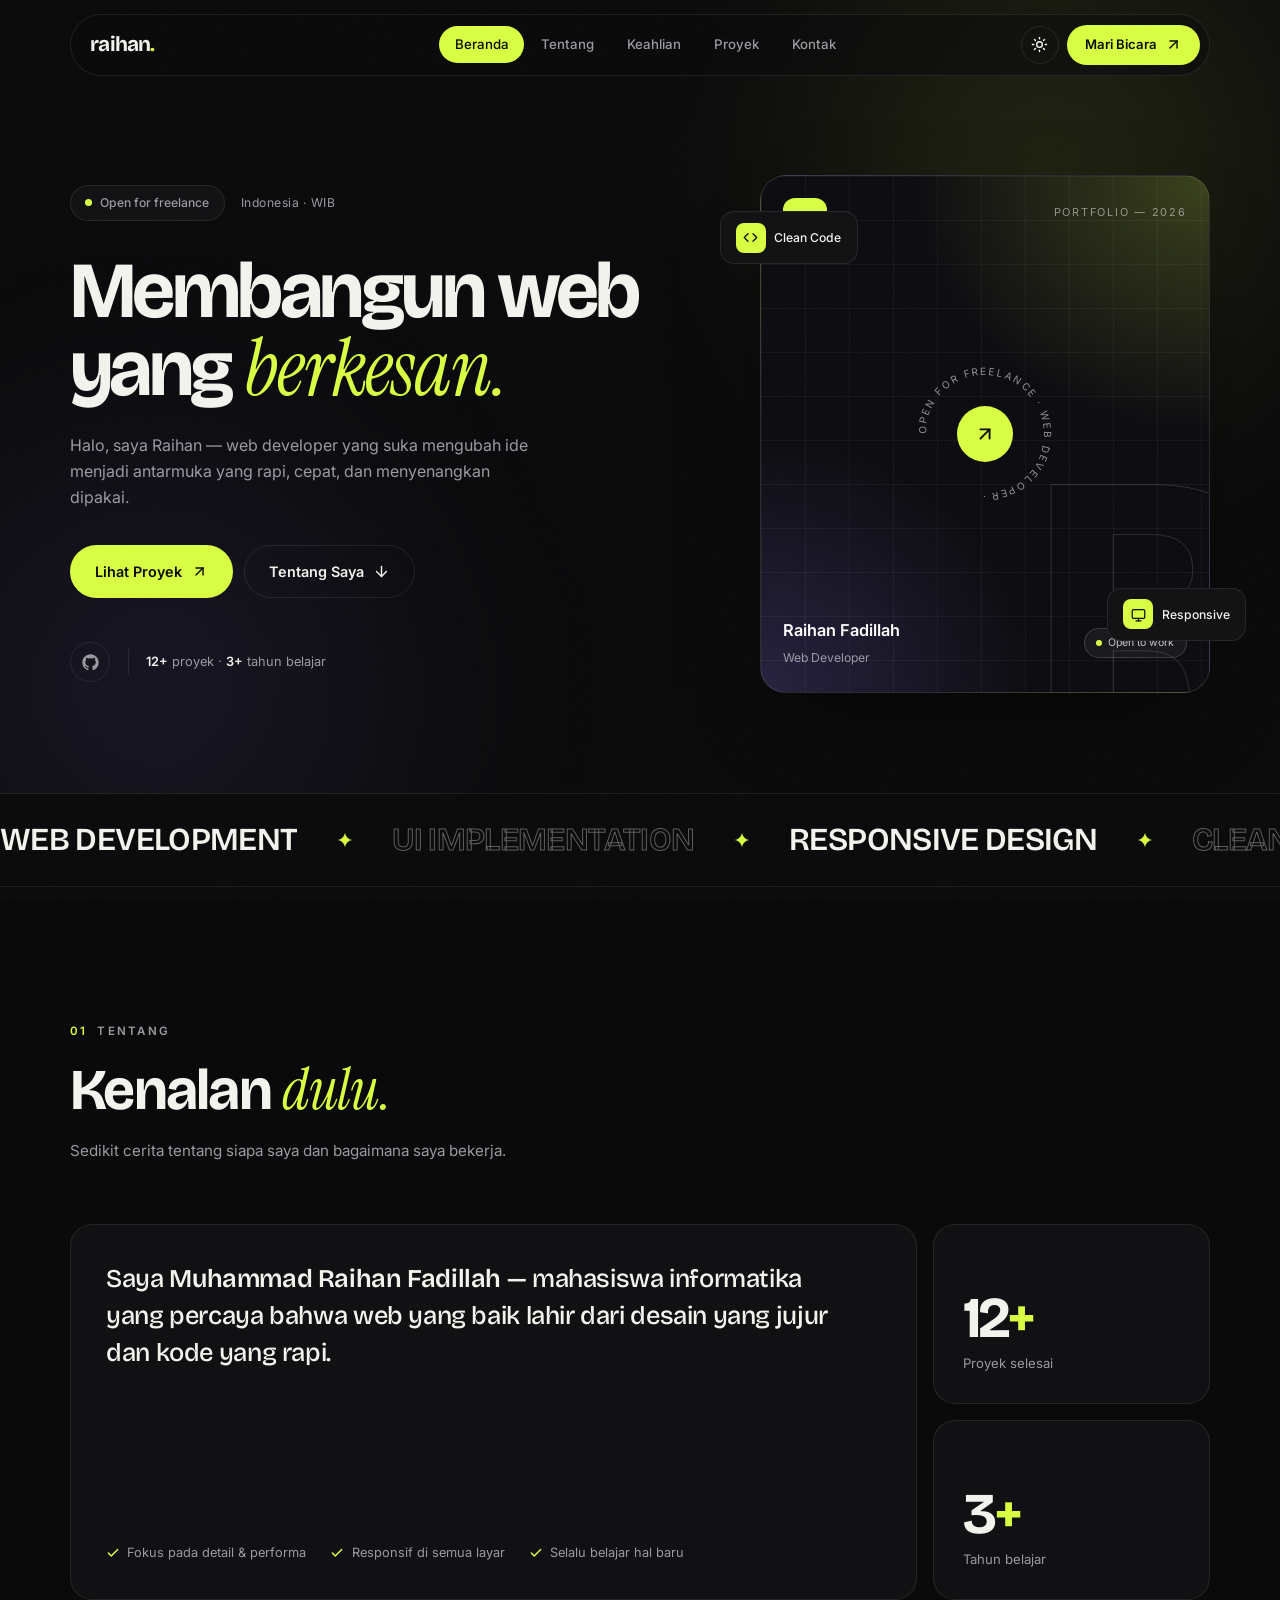
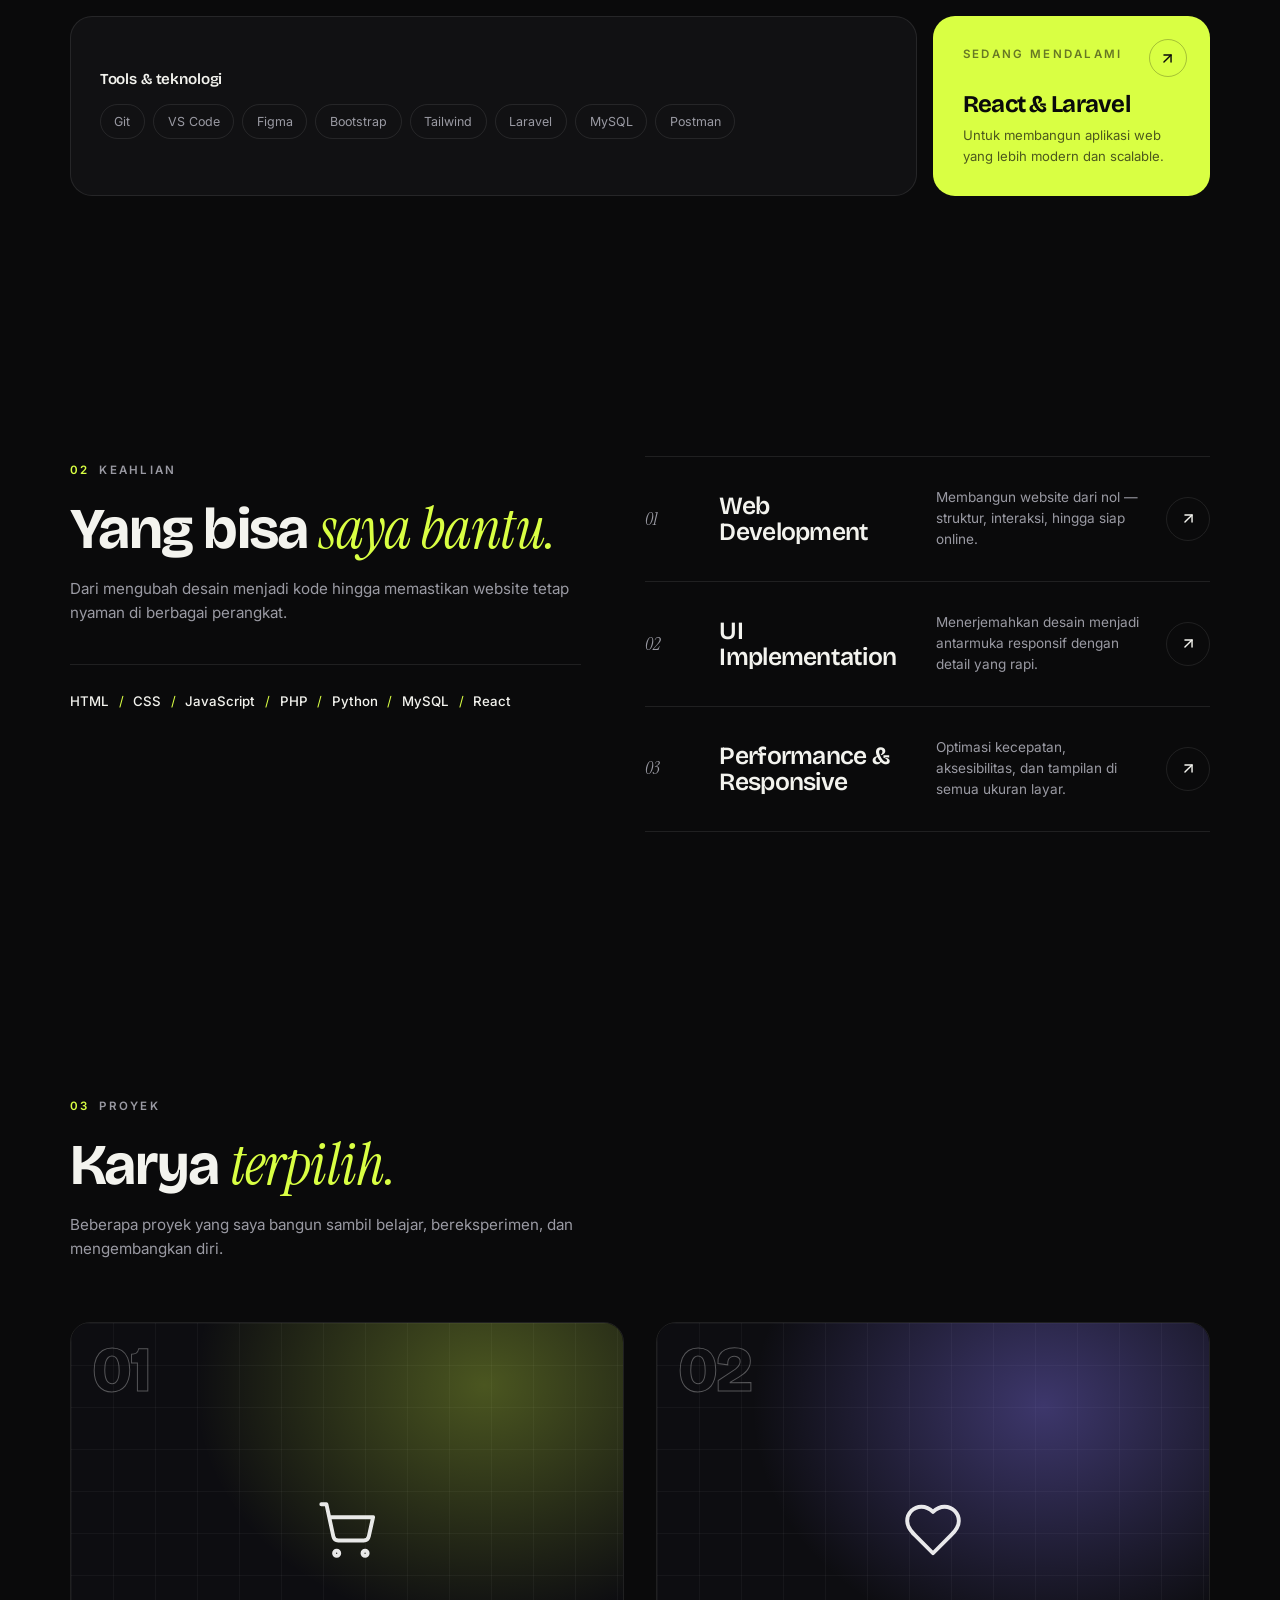
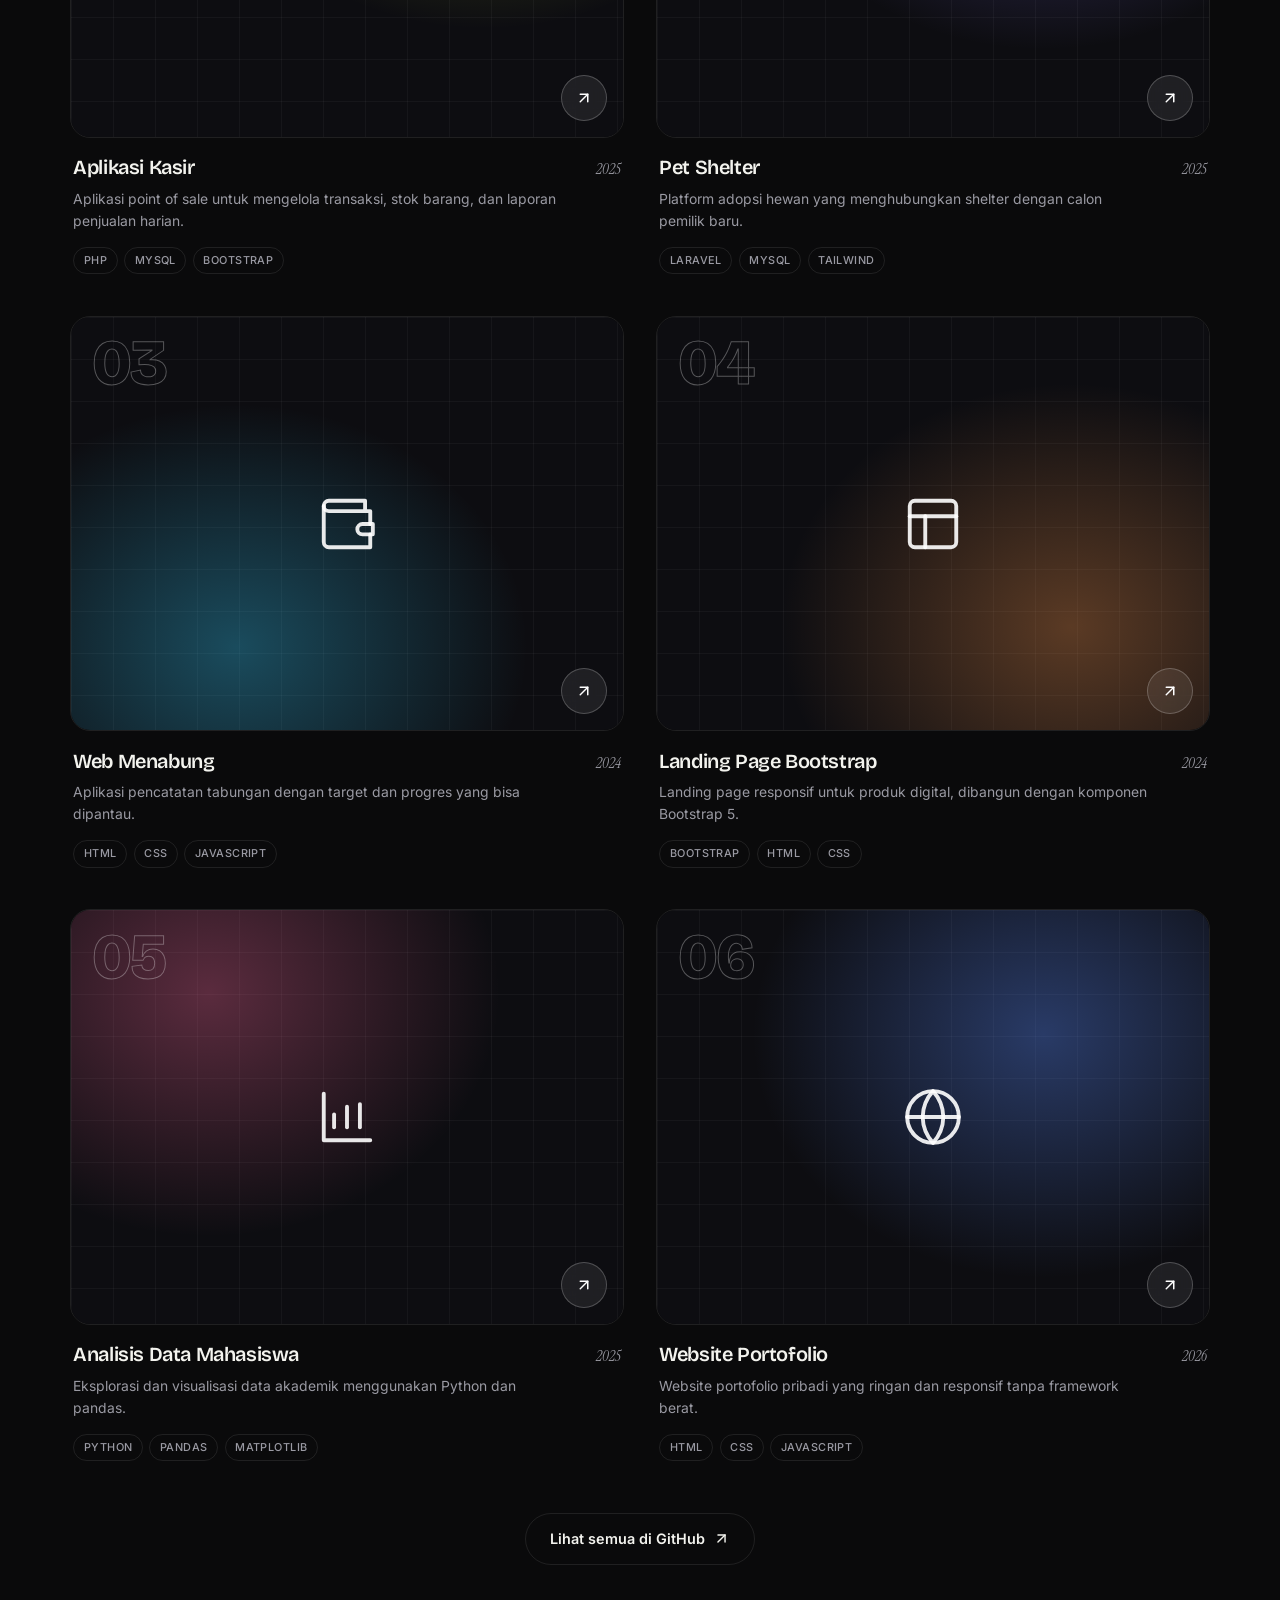
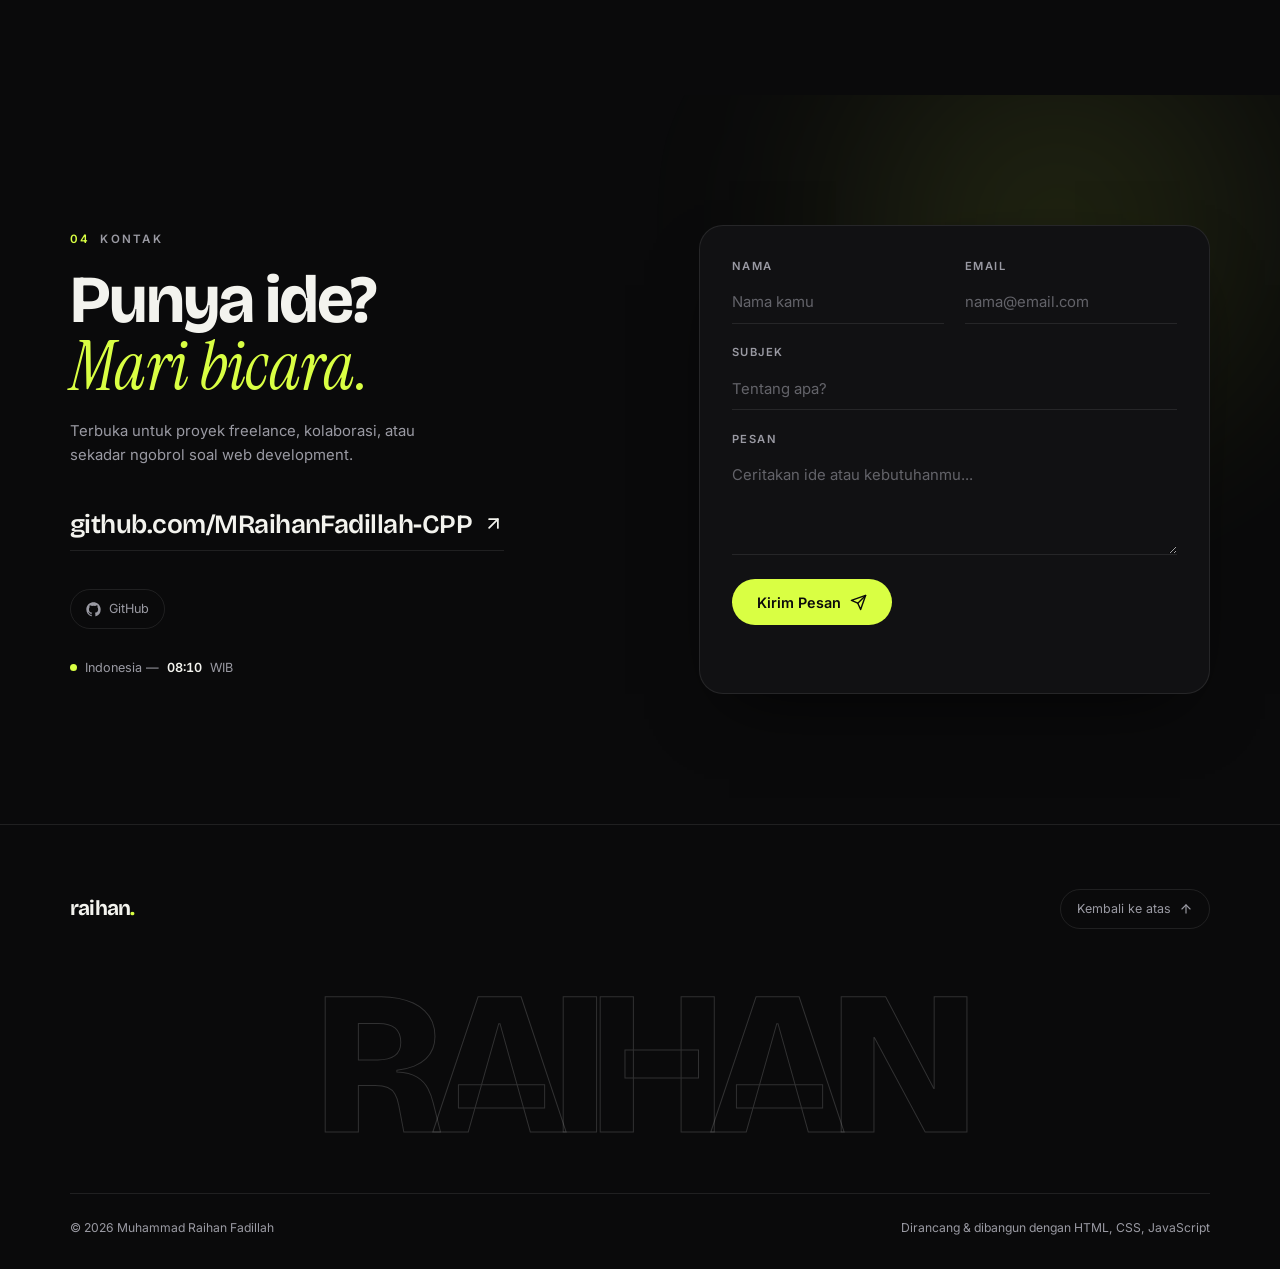
==== commit eb541d2e: "Wire FormSubmit contact form and hide placeholder social links" ====
--- a/index.html
+++ b/index.html
@@ -6,6 +6,23 @@
   <title>Muhammad Raihan Fadillah — Web Developer</title>
   <meta name="description" content="Portofolio Muhammad Raihan Fadillah, mahasiswa informatika dan web developer. Merancang dan membangun website yang rapi, cepat, dan berkesan.">
   <meta name="theme-color" content="#0a0a0b">
+  <meta name="author" content="Muhammad Raihan Fadillah">
+  <meta name="robots" content="index, follow">
+  <link rel="canonical" href="https://mraihanfadillah-cpp.github.io/portofolio/">
+  <meta property="og:type" content="website">
+  <meta property="og:site_name" content="Raihan — Portfolio">
+  <meta property="og:locale" content="id_ID">
+  <meta property="og:title" content="Muhammad Raihan Fadillah — Web Developer">
+  <meta property="og:description" content="Portofolio Muhammad Raihan Fadillah, mahasiswa informatika dan web developer. Merancang dan membangun website yang rapi, cepat, dan berkesan.">
+  <meta property="og:url" content="https://mraihanfadillah-cpp.github.io/portofolio/">
+  <meta property="og:image" content="https://mraihanfadillah-cpp.github.io/portofolio/assets/og.png">
+  <meta property="og:image:width" content="1200">
+  <meta property="og:image:height" content="630">
+  <meta property="og:image:alt" content="Raihan Fadillah — Web Developer">
+  <meta name="twitter:card" content="summary_large_image">
+  <meta name="twitter:title" content="Muhammad Raihan Fadillah — Web Developer">
+  <meta name="twitter:description" content="Portofolio Muhammad Raihan Fadillah, mahasiswa informatika dan web developer.">
+  <meta name="twitter:image" content="https://mraihanfadillah-cpp.github.io/portofolio/assets/og.png">
   <link rel="icon" href="data:image/svg+xml,%3Csvg xmlns='http://www.w3.org/2000/svg' viewBox='0 0 100 100'%3E%3Crect width='100' height='100' rx='24' fill='%230a0a0b'/%3E%3Ctext x='50' y='72' font-size='58' font-family='Arial, sans-serif' font-weight='bold' fill='%23d9ff43' text-anchor='middle'%3ER%3C/text%3E%3C/svg%3E">
   <link rel="preconnect" href="https://fonts.googleapis.com">
   <link rel="preconnect" href="https://fonts.gstatic.com" crossorigin>
@@ -68,16 +85,10 @@
       <a href="#contact" class="m-link"><span>Kontak</span><span class="m-num">05</span></a>
     </nav>
     <div class="mobile-menu-foot">
-      <a href="mailto:hello@raihan.dev">hello@raihan.dev</a>
+      <a href="https://github.com/MRaihanFadillah-CPP" target="_blank" rel="noopener">github.com/MRaihanFadillah-CPP</a>
       <div class="socials">
         <a href="https://github.com/MRaihanFadillah-CPP" class="social-link" aria-label="GitHub" target="_blank" rel="noopener">
           <svg viewBox="0 0 24 24" fill="currentColor" aria-hidden="true"><path d="M12 .5C5.65.5.5 5.65.5 12c0 5.08 3.29 9.39 7.86 10.91.58.11.79-.25.79-.55v-1.94c-3.2.7-3.88-1.54-3.88-1.54-.52-1.33-1.28-1.68-1.28-1.68-1.05-.72.08-.7.08-.7 1.16.08 1.77 1.19 1.77 1.19 1.03 1.77 2.7 1.26 3.36.96.1-.75.4-1.26.73-1.55-2.55-.29-5.24-1.28-5.24-5.69 0-1.26.45-2.29 1.19-3.1-.12-.29-.52-1.46.11-3.05 0 0 .97-.31 3.18 1.18a11.1 11.1 0 0 1 5.79 0c2.2-1.49 3.17-1.18 3.17-1.18.63 1.59.23 2.76.11 3.05.74.81 1.19 1.84 1.19 3.1 0 4.42-2.69 5.39-5.25 5.68.41.35.78 1.05.78 2.12v3.14c0 .3.21.66.8.55A11.51 11.51 0 0 0 23.5 12C23.5 5.65 18.35.5 12 .5z"/></svg>
-        </a>
-        <a href="https://linkedin.com" class="social-link" aria-label="LinkedIn" target="_blank" rel="noopener">
-          <svg viewBox="0 0 24 24" fill="currentColor" aria-hidden="true"><path d="M20.45 20.45h-3.55v-5.57c0-1.33-.03-3.04-1.85-3.04-1.86 0-2.14 1.45-2.14 2.94v5.67H9.35V9h3.41v1.56h.05c.47-.9 1.63-1.85 3.36-1.85 3.6 0 4.27 2.37 4.27 5.46v6.28zM5.34 7.43a2.06 2.06 0 1 1 0-4.12 2.06 2.06 0 0 1 0 4.12zM7.12 20.45H3.56V9h3.56v11.45z"/></svg>
-        </a>
-        <a href="https://instagram.com" class="social-link" aria-label="Instagram" target="_blank" rel="noopener">
-          <svg viewBox="0 0 24 24" fill="none" stroke="currentColor" stroke-width="2" aria-hidden="true"><rect x="2" y="2" width="20" height="20" rx="5"/><circle cx="12" cy="12" r="4.2"/><circle cx="17.5" cy="6.5" r="1.2" fill="currentColor" stroke="none"/></svg>
         </a>
       </div>
     </div>
@@ -114,15 +125,6 @@
             <div class="socials">
               <a href="https://github.com/MRaihanFadillah-CPP" class="social-link" aria-label="GitHub" target="_blank" rel="noopener">
                 <svg viewBox="0 0 24 24" fill="currentColor" aria-hidden="true"><path d="M12 .5C5.65.5.5 5.65.5 12c0 5.08 3.29 9.39 7.86 10.91.58.11.79-.25.79-.55v-1.94c-3.2.7-3.88-1.54-3.88-1.54-.52-1.33-1.28-1.68-1.28-1.68-1.05-.72.08-.7.08-.7 1.16.08 1.77 1.19 1.77 1.19 1.03 1.77 2.7 1.26 3.36.96.1-.75.4-1.26.73-1.55-2.55-.29-5.24-1.28-5.24-5.69 0-1.26.45-2.29 1.19-3.1-.12-.29-.52-1.46.11-3.05 0 0 .97-.31 3.18 1.18a11.1 11.1 0 0 1 5.79 0c2.2-1.49 3.17-1.18 3.17-1.18.63 1.59.23 2.76.11 3.05.74.81 1.19 1.84 1.19 3.1 0 4.42-2.69 5.39-5.25 5.68.41.35.78 1.05.78 2.12v3.14c0 .3.21.66.8.55A11.51 11.51 0 0 0 23.5 12C23.5 5.65 18.35.5 12 .5z"/></svg>
-              </a>
-              <a href="https://linkedin.com" class="social-link" aria-label="LinkedIn" target="_blank" rel="noopener">
-                <svg viewBox="0 0 24 24" fill="currentColor" aria-hidden="true"><path d="M20.45 20.45h-3.55v-5.57c0-1.33-.03-3.04-1.85-3.04-1.86 0-2.14 1.45-2.14 2.94v5.67H9.35V9h3.41v1.56h.05c.47-.9 1.63-1.85 3.36-1.85 3.6 0 4.27 2.37 4.27 5.46v6.28zM5.34 7.43a2.06 2.06 0 1 1 0-4.12 2.06 2.06 0 0 1 0 4.12zM7.12 20.45H3.56V9h3.56v11.45z"/></svg>
-              </a>
-              <a href="https://instagram.com" class="social-link" aria-label="Instagram" target="_blank" rel="noopener">
-                <svg viewBox="0 0 24 24" fill="none" stroke="currentColor" stroke-width="2" aria-hidden="true"><rect x="2" y="2" width="20" height="20" rx="5"/><circle cx="12" cy="12" r="4.2"/><circle cx="17.5" cy="6.5" r="1.2" fill="currentColor" stroke="none"/></svg>
-              </a>
-              <a href="mailto:hello@raihan.dev" class="social-link" aria-label="Email">
-                <svg viewBox="0 0 24 24" fill="none" stroke="currentColor" stroke-width="2" stroke-linecap="round" stroke-linejoin="round" aria-hidden="true"><rect x="2" y="4" width="20" height="16" rx="2"/><path d="m22 7-10 6L2 7"/></svg>
               </a>
             </div>
             <span class="meta-divider" aria-hidden="true"></span>
@@ -446,8 +448,8 @@
             <span class="eyebrow"><span class="num">04</span> Kontak</span>
             <h2>Punya ide?<br><em>Mari bicara.</em></h2>
             <p>Terbuka untuk proyek freelance, kolaborasi, atau sekadar ngobrol soal web development.</p>
-            <a href="mailto:hello@raihan.dev" class="email-link">
-              hello@raihan.dev
+            <a href="https://github.com/MRaihanFadillah-CPP" class="email-link" target="_blank" rel="noopener">
+              github.com/MRaihanFadillah-CPP
               <svg viewBox="0 0 24 24" fill="none" stroke="currentColor" stroke-width="2" stroke-linecap="round" stroke-linejoin="round" aria-hidden="true"><path d="M7 17 17 7"/><path d="M7 7h10v10"/></svg>
             </a>
           </div>
@@ -456,14 +458,6 @@
             <a href="https://github.com/MRaihanFadillah-CPP" class="social-btn" target="_blank" rel="noopener">
               <svg viewBox="0 0 24 24" fill="currentColor" aria-hidden="true"><path d="M12 .5C5.65.5.5 5.65.5 12c0 5.08 3.29 9.39 7.86 10.91.58.11.79-.25.79-.55v-1.94c-3.2.7-3.88-1.54-3.88-1.54-.52-1.33-1.28-1.68-1.28-1.68-1.05-.72.08-.7.08-.7 1.16.08 1.77 1.19 1.77 1.19 1.03 1.77 2.7 1.26 3.36.96.1-.75.4-1.26.73-1.55-2.55-.29-5.24-1.28-5.24-5.69 0-1.26.45-2.29 1.19-3.1-.12-.29-.52-1.46.11-3.05 0 0 .97-.31 3.18 1.18a11.1 11.1 0 0 1 5.79 0c2.2-1.49 3.17-1.18 3.17-1.18.63 1.59.23 2.76.11 3.05.74.81 1.19 1.84 1.19 3.1 0 4.42-2.69 5.39-5.25 5.68.41.35.78 1.05.78 2.12v3.14c0 .3.21.66.8.55A11.51 11.51 0 0 0 23.5 12C23.5 5.65 18.35.5 12 .5z"/></svg>
               GitHub
-            </a>
-            <a href="https://linkedin.com" class="social-btn" target="_blank" rel="noopener">
-              <svg viewBox="0 0 24 24" fill="currentColor" aria-hidden="true"><path d="M20.45 20.45h-3.55v-5.57c0-1.33-.03-3.04-1.85-3.04-1.86 0-2.14 1.45-2.14 2.94v5.67H9.35V9h3.41v1.56h.05c.47-.9 1.63-1.85 3.36-1.85 3.6 0 4.27 2.37 4.27 5.46v6.28zM5.34 7.43a2.06 2.06 0 1 1 0-4.12 2.06 2.06 0 0 1 0 4.12zM7.12 20.45H3.56V9h3.56v11.45z"/></svg>
-              LinkedIn
-            </a>
-            <a href="https://instagram.com" class="social-btn" target="_blank" rel="noopener">
-              <svg viewBox="0 0 24 24" fill="none" stroke="currentColor" stroke-width="2" aria-hidden="true"><rect x="2" y="2" width="20" height="20" rx="5"/><circle cx="12" cy="12" r="4.2"/><circle cx="17.5" cy="6.5" r="1.2" fill="currentColor" stroke="none"/></svg>
-              Instagram
             </a>
           </div>
 
@@ -491,6 +485,10 @@
           <div class="field">
             <label for="message">Pesan</label>
             <textarea id="message" name="message" rows="4" placeholder="Ceritakan ide atau kebutuhanmu..." required></textarea>
+            <input type="hidden" name="_subject" value="Pesan baru dari Portofolio - Muhammad Raihan Fadillah">
+            <input type="hidden" name="_template" value="table">
+            <input type="hidden" name="_captcha" value="false">
+            <input type="text" name="_honey" style="display:none" tabindex="-1" autocomplete="off">
           </div>
           <button type="submit" class="btn btn-primary">
             Kirim Pesan
